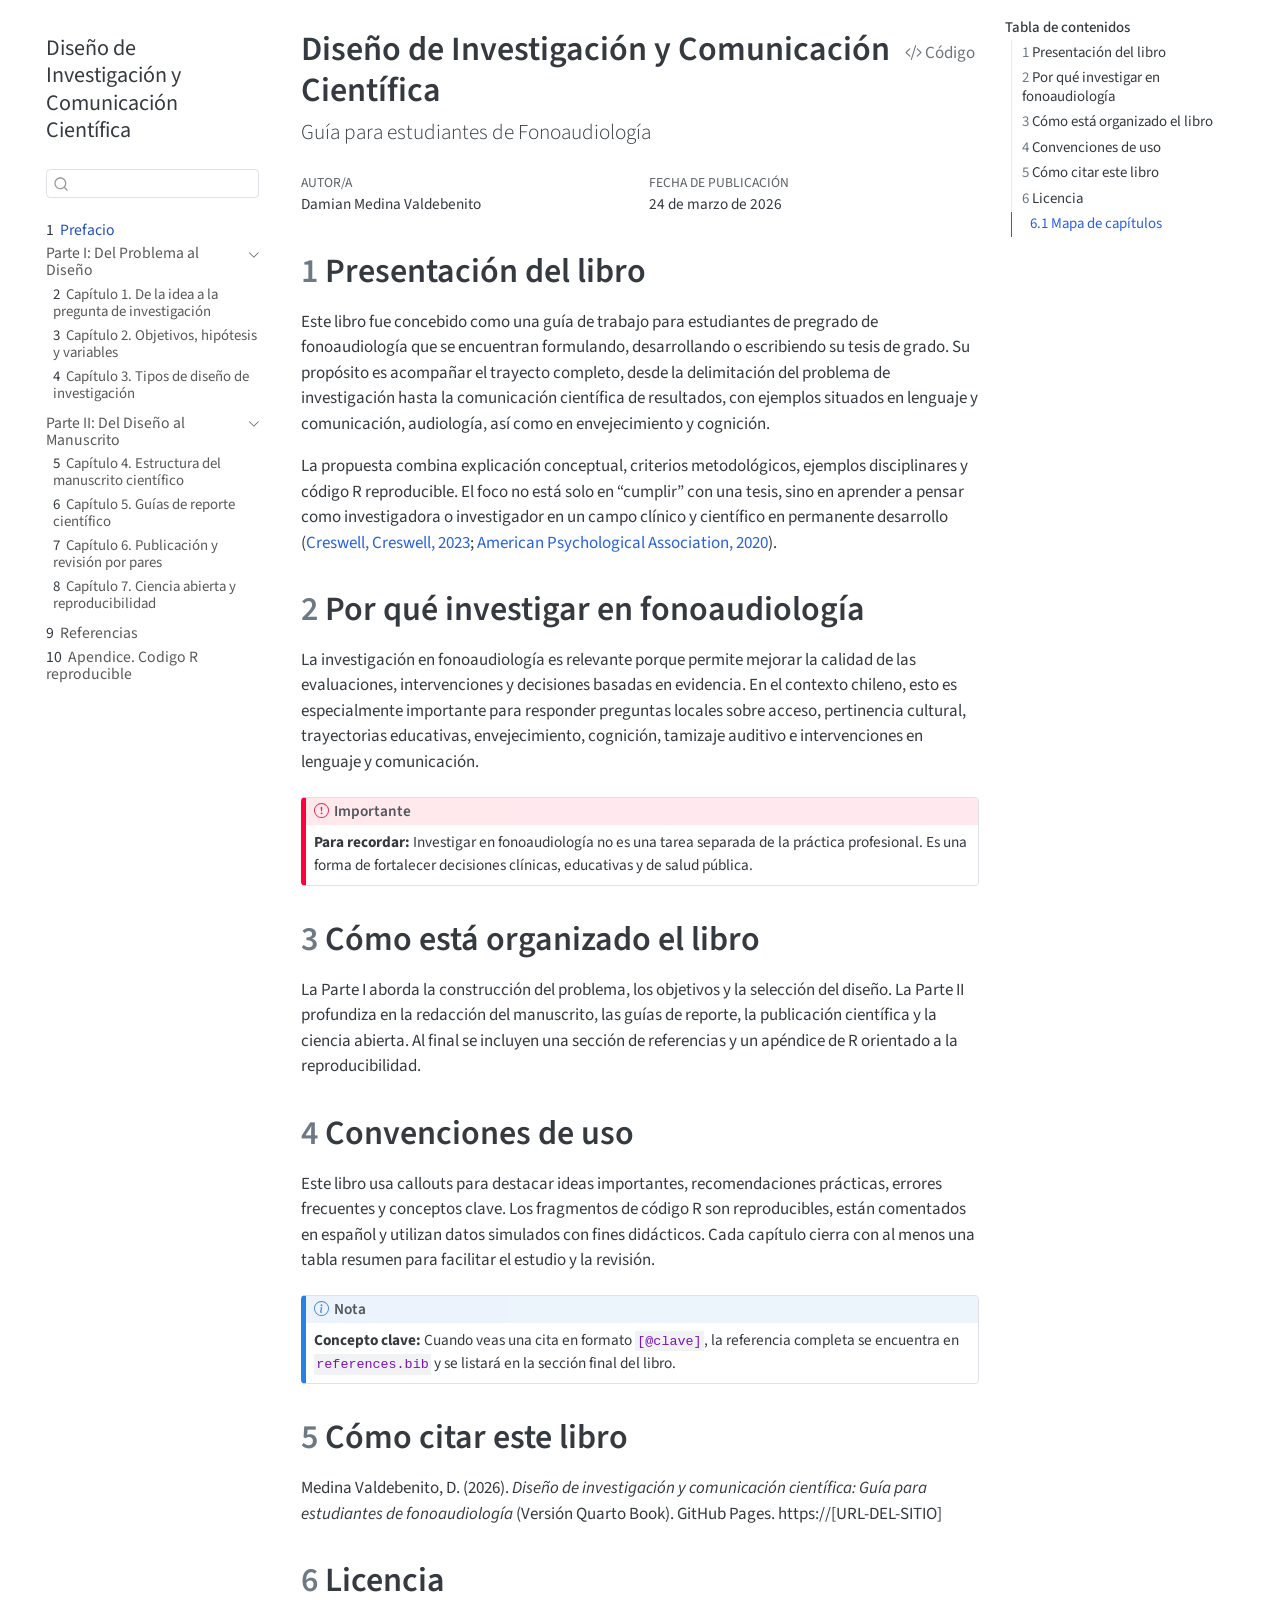
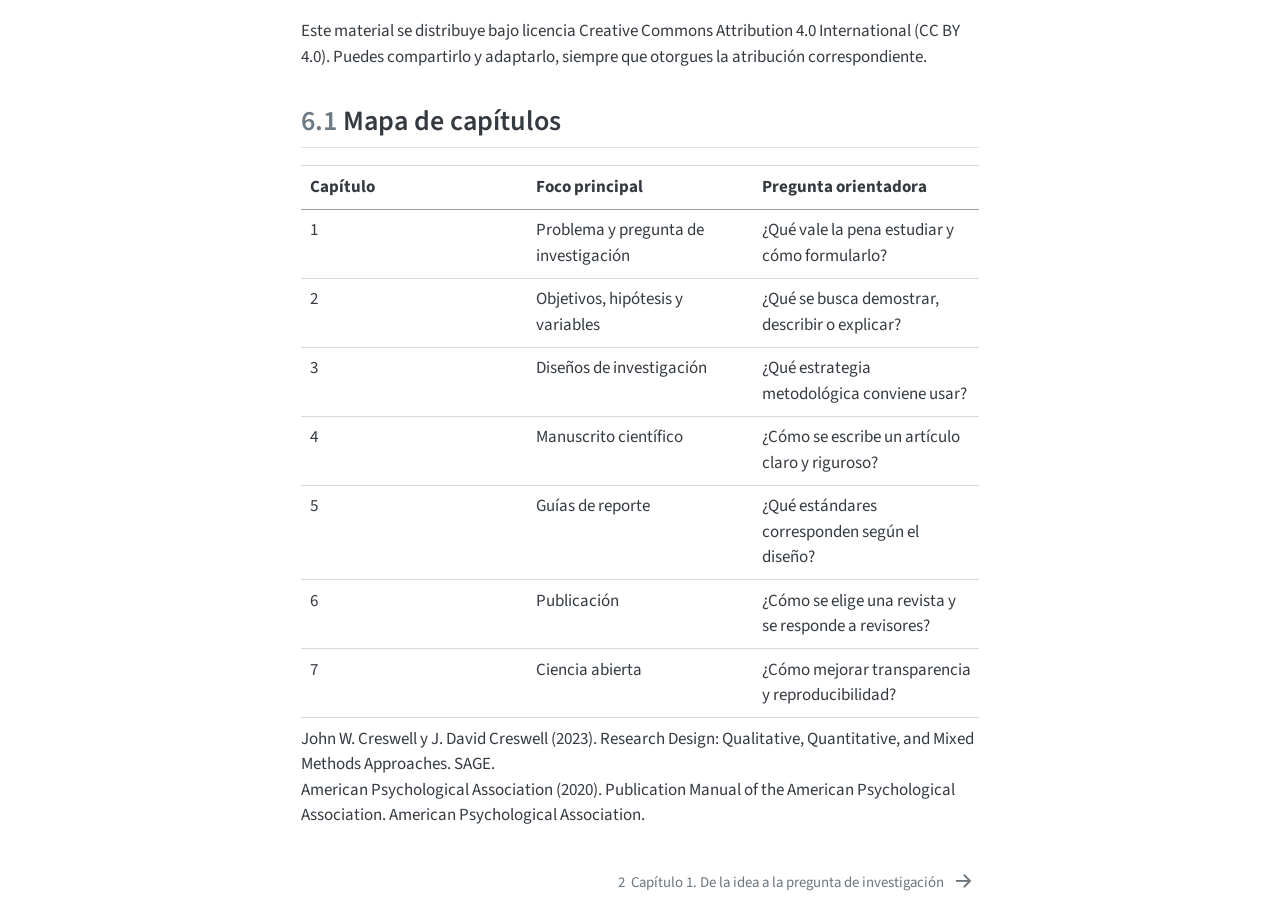
==== index.html @ 779449fa "Built site for gh-pages" ====
<!DOCTYPE html>
<html xmlns="http://www.w3.org/1999/xhtml" lang="es" xml:lang="es"><head>

<meta charset="utf-8">
<meta name="generator" content="quarto-1.8.26">

<meta name="viewport" content="width=device-width, initial-scale=1.0, user-scalable=yes">

<meta name="author" content="Damian Medina Valdebenito">

<title>Diseño de Investigación y Comunicación Científica</title>
<style>
code{white-space: pre-wrap;}
span.smallcaps{font-variant: small-caps;}
div.columns{display: flex; gap: min(4vw, 1.5em);}
div.column{flex: auto; overflow-x: auto;}
div.hanging-indent{margin-left: 1.5em; text-indent: -1.5em;}
ul.task-list{list-style: none;}
ul.task-list li input[type="checkbox"] {
  width: 0.8em;
  margin: 0 0.8em 0.2em -1em; /* quarto-specific, see https://github.com/quarto-dev/quarto-cli/issues/4556 */ 
  vertical-align: middle;
}
/* CSS for syntax highlighting */
html { -webkit-text-size-adjust: 100%; }
pre > code.sourceCode { white-space: pre; position: relative; }
pre > code.sourceCode > span { display: inline-block; line-height: 1.25; }
pre > code.sourceCode > span:empty { height: 1.2em; }
.sourceCode { overflow: visible; }
code.sourceCode > span { color: inherit; text-decoration: inherit; }
div.sourceCode { margin: 1em 0; }
pre.sourceCode { margin: 0; }
@media screen {
div.sourceCode { overflow: auto; }
}
@media print {
pre > code.sourceCode { white-space: pre-wrap; }
pre > code.sourceCode > span { text-indent: -5em; padding-left: 5em; }
}
pre.numberSource code
  { counter-reset: source-line 0; }
pre.numberSource code > span
  { position: relative; left: -4em; counter-increment: source-line; }
pre.numberSource code > span > a:first-child::before
  { content: counter(source-line);
    position: relative; left: -1em; text-align: right; vertical-align: baseline;
    border: none; display: inline-block;
    -webkit-touch-callout: none; -webkit-user-select: none;
    -khtml-user-select: none; -moz-user-select: none;
    -ms-user-select: none; user-select: none;
    padding: 0 4px; width: 4em;
  }
pre.numberSource { margin-left: 3em;  padding-left: 4px; }
div.sourceCode
  {   }
@media screen {
pre > code.sourceCode > span > a:first-child::before { text-decoration: underline; }
}
/* CSS for citations */
div.csl-bib-body { }
div.csl-entry {
  clear: both;
}
.hanging-indent div.csl-entry {
  margin-left:2em;
  text-indent:-2em;
}
div.csl-left-margin {
  min-width:2em;
  float:left;
}
div.csl-right-inline {
  margin-left:2em;
  padding-left:1em;
}
div.csl-indent {
  margin-left: 2em;
}</style>


<script src="site_libs/quarto-nav/quarto-nav.js"></script>
<script src="site_libs/quarto-nav/headroom.min.js"></script>
<script src="site_libs/clipboard/clipboard.min.js"></script>
<script src="site_libs/quarto-search/autocomplete.umd.js"></script>
<script src="site_libs/quarto-search/fuse.min.js"></script>
<script src="site_libs/quarto-search/quarto-search.js"></script>
<meta name="quarto:offset" content="./">
<link href="./01-pregunta.html" rel="next">
<script src="site_libs/quarto-html/quarto.js" type="module"></script>
<script src="site_libs/quarto-html/tabsets/tabsets.js" type="module"></script>
<script src="site_libs/quarto-html/axe/axe-check.js" type="module"></script>
<script src="site_libs/quarto-html/popper.min.js"></script>
<script src="site_libs/quarto-html/tippy.umd.min.js"></script>
<script src="site_libs/quarto-html/anchor.min.js"></script>
<link href="site_libs/quarto-html/tippy.css" rel="stylesheet">
<link href="site_libs/quarto-html/quarto-syntax-highlighting-587c61ba64f3a5504c4d52d930310e48.css" rel="stylesheet" id="quarto-text-highlighting-styles">
<script src="site_libs/bootstrap/bootstrap.min.js"></script>
<link href="site_libs/bootstrap/bootstrap-icons.css" rel="stylesheet">
<link href="site_libs/bootstrap/bootstrap-27c261d06b905028a18691de25d09dde.min.css" rel="stylesheet" append-hash="true" id="quarto-bootstrap" data-mode="light">
<script id="quarto-search-options" type="application/json">{
  "location": "sidebar",
  "copy-button": false,
  "collapse-after": 3,
  "panel-placement": "start",
  "type": "textbox",
  "limit": 50,
  "keyboard-shortcut": [
    "f",
    "/",
    "s"
  ],
  "show-item-context": false,
  "language": {
    "search-no-results-text": "No se han encontrado resultados",
    "search-matching-documents-text": "documentos encontrados",
    "search-copy-link-title": "Copiar el enlace en la búsqueda",
    "search-hide-matches-text": "Ocultar resultados adicionales",
    "search-more-match-text": "resultado adicional en este documento",
    "search-more-matches-text": "resultados adicionales en este documento",
    "search-clear-button-title": "Borrar",
    "search-text-placeholder": "",
    "search-detached-cancel-button-title": "Cancelar",
    "search-submit-button-title": "Enviar",
    "search-label": "Buscar"
  }
}</script>


</head>

<body class="nav-sidebar floating quarto-light">

<div id="quarto-search-results"></div>
  <header id="quarto-header" class="headroom fixed-top">
  <nav class="quarto-secondary-nav">
    <div class="container-fluid d-flex">
      <button type="button" class="quarto-btn-toggle btn" data-bs-toggle="collapse" role="button" data-bs-target=".quarto-sidebar-collapse-item" aria-controls="quarto-sidebar" aria-expanded="false" aria-label="Alternar barra lateral" onclick="if (window.quartoToggleHeadroom) { window.quartoToggleHeadroom(); }">
        <i class="bi bi-layout-text-sidebar-reverse"></i>
      </button>
        <nav class="quarto-page-breadcrumbs" aria-label="breadcrumb"><ol class="breadcrumb"><li class="breadcrumb-item"><a href="./index.html"><span class="chapter-number">1</span>&nbsp; <span class="chapter-title">Prefacio</span></a></li></ol></nav>
        <a class="flex-grow-1" role="navigation" data-bs-toggle="collapse" data-bs-target=".quarto-sidebar-collapse-item" aria-controls="quarto-sidebar" aria-expanded="false" aria-label="Alternar barra lateral" onclick="if (window.quartoToggleHeadroom) { window.quartoToggleHeadroom(); }">      
        </a>
      <button type="button" class="btn quarto-search-button" aria-label="Buscar" onclick="window.quartoOpenSearch();">
        <i class="bi bi-search"></i>
      </button>
    </div>
  </nav>
</header>
<!-- content -->
<div id="quarto-content" class="quarto-container page-columns page-rows-contents page-layout-article">
<!-- sidebar -->
  <nav id="quarto-sidebar" class="sidebar collapse collapse-horizontal quarto-sidebar-collapse-item sidebar-navigation floating overflow-auto">
    <div class="pt-lg-2 mt-2 text-left sidebar-header">
    <div class="sidebar-title mb-0 py-0">
      <a href="./">Diseño de Investigación y Comunicación Científica</a> 
    </div>
      </div>
        <div class="mt-2 flex-shrink-0 align-items-center">
        <div class="sidebar-search">
        <div id="quarto-search" class="" title="Buscar"></div>
        </div>
        </div>
    <div class="sidebar-menu-container"> 
    <ul class="list-unstyled mt-1">
        <li class="sidebar-item">
  <div class="sidebar-item-container"> 
  <a href="./index.html" class="sidebar-item-text sidebar-link active">
 <span class="menu-text"><span class="chapter-number">1</span>&nbsp; <span class="chapter-title">Prefacio</span></span></a>
  </div>
</li>
        <li class="sidebar-item sidebar-item-section">
      <div class="sidebar-item-container"> 
            <a class="sidebar-item-text sidebar-link text-start" data-bs-toggle="collapse" data-bs-target="#quarto-sidebar-section-1" role="navigation" aria-expanded="true">
 <span class="menu-text">Parte I: Del Problema al Diseño</span></a>
          <a class="sidebar-item-toggle text-start" data-bs-toggle="collapse" data-bs-target="#quarto-sidebar-section-1" role="navigation" aria-expanded="true" aria-label="Alternar sección">
            <i class="bi bi-chevron-right ms-2"></i>
          </a> 
      </div>
      <ul id="quarto-sidebar-section-1" class="collapse list-unstyled sidebar-section depth1 show">  
          <li class="sidebar-item">
  <div class="sidebar-item-container"> 
  <a href="./01-pregunta.html" class="sidebar-item-text sidebar-link">
 <span class="menu-text"><span class="chapter-number">2</span>&nbsp; <span class="chapter-title">Capítulo 1. De la idea a la pregunta de investigación</span></span></a>
  </div>
</li>
          <li class="sidebar-item">
  <div class="sidebar-item-container"> 
  <a href="./02-objetivos.html" class="sidebar-item-text sidebar-link">
 <span class="menu-text"><span class="chapter-number">3</span>&nbsp; <span class="chapter-title">Capítulo 2. Objetivos, hipótesis y variables</span></span></a>
  </div>
</li>
          <li class="sidebar-item">
  <div class="sidebar-item-container"> 
  <a href="./03-disenos.html" class="sidebar-item-text sidebar-link">
 <span class="menu-text"><span class="chapter-number">4</span>&nbsp; <span class="chapter-title">Capítulo 3. Tipos de diseño de investigación</span></span></a>
  </div>
</li>
      </ul>
  </li>
        <li class="sidebar-item sidebar-item-section">
      <div class="sidebar-item-container"> 
            <a class="sidebar-item-text sidebar-link text-start" data-bs-toggle="collapse" data-bs-target="#quarto-sidebar-section-2" role="navigation" aria-expanded="true">
 <span class="menu-text">Parte II: Del Diseño al Manuscrito</span></a>
          <a class="sidebar-item-toggle text-start" data-bs-toggle="collapse" data-bs-target="#quarto-sidebar-section-2" role="navigation" aria-expanded="true" aria-label="Alternar sección">
            <i class="bi bi-chevron-right ms-2"></i>
          </a> 
      </div>
      <ul id="quarto-sidebar-section-2" class="collapse list-unstyled sidebar-section depth1 show">  
          <li class="sidebar-item">
  <div class="sidebar-item-container"> 
  <a href="./04-manuscrito.html" class="sidebar-item-text sidebar-link">
 <span class="menu-text"><span class="chapter-number">5</span>&nbsp; <span class="chapter-title">Capítulo 4. Estructura del manuscrito científico</span></span></a>
  </div>
</li>
          <li class="sidebar-item">
  <div class="sidebar-item-container"> 
  <a href="./05-reporte.html" class="sidebar-item-text sidebar-link">
 <span class="menu-text"><span class="chapter-number">6</span>&nbsp; <span class="chapter-title">Capítulo 5. Guías de reporte científico</span></span></a>
  </div>
</li>
          <li class="sidebar-item">
  <div class="sidebar-item-container"> 
  <a href="./06-publicacion.html" class="sidebar-item-text sidebar-link">
 <span class="menu-text"><span class="chapter-number">7</span>&nbsp; <span class="chapter-title">Capítulo 6. Publicación y revisión por pares</span></span></a>
  </div>
</li>
          <li class="sidebar-item">
  <div class="sidebar-item-container"> 
  <a href="./07-ciencia-abierta.html" class="sidebar-item-text sidebar-link">
 <span class="menu-text"><span class="chapter-number">8</span>&nbsp; <span class="chapter-title">Capítulo 7. Ciencia abierta y reproducibilidad</span></span></a>
  </div>
</li>
      </ul>
  </li>
        <li class="sidebar-item">
  <div class="sidebar-item-container"> 
  <a href="./referencias.html" class="sidebar-item-text sidebar-link">
 <span class="menu-text"><span class="chapter-number">9</span>&nbsp; <span class="chapter-title">Referencias</span></span></a>
  </div>
</li>
        <li class="sidebar-item">
  <div class="sidebar-item-container"> 
  <a href="./apendice-r.html" class="sidebar-item-text sidebar-link">
 <span class="menu-text"><span class="chapter-number">10</span>&nbsp; <span class="chapter-title">Apendice. Codigo R reproducible</span></span></a>
  </div>
</li>
    </ul>
    </div>
</nav>
<div id="quarto-sidebar-glass" class="quarto-sidebar-collapse-item" data-bs-toggle="collapse" data-bs-target=".quarto-sidebar-collapse-item"></div>
<!-- margin-sidebar -->
    <div id="quarto-margin-sidebar" class="sidebar margin-sidebar">
        <nav id="TOC" role="doc-toc" class="toc-active">
    <h2 id="toc-title">Tabla de contenidos</h2>
   
  <ul>
  <li><a href="#presentación-del-libro" id="toc-presentación-del-libro" class="nav-link active" data-scroll-target="#presentación-del-libro"><span class="header-section-number">1</span> Presentación del libro</a></li>
  <li><a href="#por-qué-investigar-en-fonoaudiología" id="toc-por-qué-investigar-en-fonoaudiología" class="nav-link" data-scroll-target="#por-qué-investigar-en-fonoaudiología"><span class="header-section-number">2</span> Por qué investigar en fonoaudiología</a></li>
  <li><a href="#cómo-está-organizado-el-libro" id="toc-cómo-está-organizado-el-libro" class="nav-link" data-scroll-target="#cómo-está-organizado-el-libro"><span class="header-section-number">3</span> Cómo está organizado el libro</a></li>
  <li><a href="#convenciones-de-uso" id="toc-convenciones-de-uso" class="nav-link" data-scroll-target="#convenciones-de-uso"><span class="header-section-number">4</span> Convenciones de uso</a></li>
  <li><a href="#cómo-citar-este-libro" id="toc-cómo-citar-este-libro" class="nav-link" data-scroll-target="#cómo-citar-este-libro"><span class="header-section-number">5</span> Cómo citar este libro</a></li>
  <li><a href="#licencia" id="toc-licencia" class="nav-link" data-scroll-target="#licencia"><span class="header-section-number">6</span> Licencia</a>
  <ul class="collapse">
  <li><a href="#mapa-de-capítulos" id="toc-mapa-de-capítulos" class="nav-link" data-scroll-target="#mapa-de-capítulos"><span class="header-section-number">6.1</span> Mapa de capítulos</a></li>
  </ul></li>
  </ul>
</nav>
    </div>
<!-- main -->
<main class="content" id="quarto-document-content">

<header id="title-block-header" class="quarto-title-block default">
<div class="quarto-title">
<div class="quarto-title-block"><div><h1 class="title">Diseño de Investigación y Comunicación Científica</h1><button type="button" class="btn code-tools-button" id="quarto-code-tools-source"><i class="bi"></i> Código</button></div></div>
<p class="subtitle lead">Guía para estudiantes de Fonoaudiología</p>
</div>



<div class="quarto-title-meta">

    <div>
    <div class="quarto-title-meta-heading">Autor/a</div>
    <div class="quarto-title-meta-contents">
             <p>Damian Medina Valdebenito </p>
          </div>
  </div>
    
    <div>
    <div class="quarto-title-meta-heading">Fecha de publicación</div>
    <div class="quarto-title-meta-contents">
      <p class="date">24 de marzo de 2026</p>
    </div>
  </div>
  
    
  </div>
  


</header>


<section id="presentación-del-libro" class="level1" data-number="1">
<h1 data-number="1"><span class="header-section-number">1</span> Presentación del libro</h1>
<p>Este libro fue concebido como una guía de trabajo para estudiantes de pregrado de fonoaudiología que se encuentran formulando, desarrollando o escribiendo su tesis de grado. Su propósito es acompañar el trayecto completo, desde la delimitación del problema de investigación hasta la comunicación científica de resultados, con ejemplos situados en lenguaje y comunicación, audiología, así como en envejecimiento y cognición.</p>
<p>La propuesta combina explicación conceptual, criterios metodológicos, ejemplos disciplinares y código R reproducible. El foco no está solo en “cumplir” con una tesis, sino en aprender a pensar como investigadora o investigador en un campo clínico y científico en permanente desarrollo <span class="citation" data-cites="creswell2023 apa2020">(<a href="#ref-creswell2023" role="doc-biblioref">Creswell, Creswell, 2023</a>; <a href="#ref-apa2020" role="doc-biblioref">American Psychological Association, 2020</a>)</span>.</p>
</section>
<section id="por-qué-investigar-en-fonoaudiología" class="level1" data-number="2">
<h1 data-number="2"><span class="header-section-number">2</span> Por qué investigar en fonoaudiología</h1>
<p>La investigación en fonoaudiología es relevante porque permite mejorar la calidad de las evaluaciones, intervenciones y decisiones basadas en evidencia. En el contexto chileno, esto es especialmente importante para responder preguntas locales sobre acceso, pertinencia cultural, trayectorias educativas, envejecimiento, cognición, tamizaje auditivo e intervenciones en lenguaje y comunicación.</p>
<div class="callout callout-style-default callout-important callout-titled">
<div class="callout-header d-flex align-content-center">
<div class="callout-icon-container">
<i class="callout-icon"></i>
</div>
<div class="callout-title-container flex-fill">
Importante
</div>
</div>
<div class="callout-body-container callout-body">
<p><strong>Para recordar:</strong> Investigar en fonoaudiología no es una tarea separada de la práctica profesional. Es una forma de fortalecer decisiones clínicas, educativas y de salud pública.</p>
</div>
</div>
</section>
<section id="cómo-está-organizado-el-libro" class="level1" data-number="3">
<h1 data-number="3"><span class="header-section-number">3</span> Cómo está organizado el libro</h1>
<p>La Parte I aborda la construcción del problema, los objetivos y la selección del diseño. La Parte II profundiza en la redacción del manuscrito, las guías de reporte, la publicación científica y la ciencia abierta. Al final se incluyen una sección de referencias y un apéndice de R orientado a la reproducibilidad.</p>
</section>
<section id="convenciones-de-uso" class="level1" data-number="4">
<h1 data-number="4"><span class="header-section-number">4</span> Convenciones de uso</h1>
<p>Este libro usa callouts para destacar ideas importantes, recomendaciones prácticas, errores frecuentes y conceptos clave. Los fragmentos de código R son reproducibles, están comentados en español y utilizan datos simulados con fines didácticos. Cada capítulo cierra con al menos una tabla resumen para facilitar el estudio y la revisión.</p>
<div class="callout callout-style-default callout-note callout-titled">
<div class="callout-header d-flex align-content-center">
<div class="callout-icon-container">
<i class="callout-icon"></i>
</div>
<div class="callout-title-container flex-fill">
Nota
</div>
</div>
<div class="callout-body-container callout-body">
<p><strong>Concepto clave:</strong> Cuando veas una cita en formato <code>[@clave]</code>, la referencia completa se encuentra en <code>references.bib</code> y se listará en la sección final del libro.</p>
</div>
</div>
</section>
<section id="cómo-citar-este-libro" class="level1" data-number="5">
<h1 data-number="5"><span class="header-section-number">5</span> Cómo citar este libro</h1>
<p>Medina Valdebenito, D. (2026). <em>Diseño de investigación y comunicación científica: Guía para estudiantes de fonoaudiología</em> (Versión Quarto Book). GitHub Pages. https://[URL-DEL-SITIO]</p>
</section>
<section id="licencia" class="level1" data-number="6">
<h1 data-number="6"><span class="header-section-number">6</span> Licencia</h1>
<p>Este material se distribuye bajo licencia Creative Commons Attribution 4.0 International (CC BY 4.0). Puedes compartirlo y adaptarlo, siempre que otorgues la atribución correspondiente.</p>
<section id="mapa-de-capítulos" class="level2" data-number="6.1">
<h2 data-number="6.1" class="anchored" data-anchor-id="mapa-de-capítulos"><span class="header-section-number">6.1</span> Mapa de capítulos</h2>
<table class="caption-top table">
<colgroup>
<col style="width: 33%">
<col style="width: 33%">
<col style="width: 33%">
</colgroup>
<thead>
<tr class="header">
<th>Capítulo</th>
<th>Foco principal</th>
<th>Pregunta orientadora</th>
</tr>
</thead>
<tbody>
<tr class="odd">
<td>1</td>
<td>Problema y pregunta de investigación</td>
<td>¿Qué vale la pena estudiar y cómo formularlo?</td>
</tr>
<tr class="even">
<td>2</td>
<td>Objetivos, hipótesis y variables</td>
<td>¿Qué se busca demostrar, describir o explicar?</td>
</tr>
<tr class="odd">
<td>3</td>
<td>Diseños de investigación</td>
<td>¿Qué estrategia metodológica conviene usar?</td>
</tr>
<tr class="even">
<td>4</td>
<td>Manuscrito científico</td>
<td>¿Cómo se escribe un artículo claro y riguroso?</td>
</tr>
<tr class="odd">
<td>5</td>
<td>Guías de reporte</td>
<td>¿Qué estándares corresponden según el diseño?</td>
</tr>
<tr class="even">
<td>6</td>
<td>Publicación</td>
<td>¿Cómo se elige una revista y se responde a revisores?</td>
</tr>
<tr class="odd">
<td>7</td>
<td>Ciencia abierta</td>
<td>¿Cómo mejorar transparencia y reproducibilidad?</td>
</tr>
</tbody>
</table>


<!-- -->

<div id="refs" class="references csl-bib-body" role="list">
<div id="ref-creswell2023" class="csl-entry" role="listitem">
John W. Creswell y J. David Creswell (2023). Research Design: Qualitative, Quantitative, and Mixed Methods Approaches. SAGE.
</div>
<div id="ref-apa2020" class="csl-entry" role="listitem">
American Psychological Association (2020). Publication Manual of the American Psychological Association. American Psychological Association.
</div>
</div>
</section>
</section>

</main> <!-- /main -->
<script id="quarto-html-after-body" type="application/javascript">
  window.document.addEventListener("DOMContentLoaded", function (event) {
    const icon = "";
    const anchorJS = new window.AnchorJS();
    anchorJS.options = {
      placement: 'right',
      icon: icon
    };
    anchorJS.add('.anchored');
    const isCodeAnnotation = (el) => {
      for (const clz of el.classList) {
        if (clz.startsWith('code-annotation-')) {                     
          return true;
        }
      }
      return false;
    }
    const onCopySuccess = function(e) {
      // button target
      const button = e.trigger;
      // don't keep focus
      button.blur();
      // flash "checked"
      button.classList.add('code-copy-button-checked');
      var currentTitle = button.getAttribute("title");
      button.setAttribute("title", "Copiado");
      let tooltip;
      if (window.bootstrap) {
        button.setAttribute("data-bs-toggle", "tooltip");
        button.setAttribute("data-bs-placement", "left");
        button.setAttribute("data-bs-title", "Copiado");
        tooltip = new bootstrap.Tooltip(button, 
          { trigger: "manual", 
            customClass: "code-copy-button-tooltip",
            offset: [0, -8]});
        tooltip.show();    
      }
      setTimeout(function() {
        if (tooltip) {
          tooltip.hide();
          button.removeAttribute("data-bs-title");
          button.removeAttribute("data-bs-toggle");
          button.removeAttribute("data-bs-placement");
        }
        button.setAttribute("title", currentTitle);
        button.classList.remove('code-copy-button-checked');
      }, 1000);
      // clear code selection
      e.clearSelection();
    }
    const getTextToCopy = function(trigger) {
      const outerScaffold = trigger.parentElement.cloneNode(true);
      const codeEl = outerScaffold.querySelector('code');
      for (const childEl of codeEl.children) {
        if (isCodeAnnotation(childEl)) {
          childEl.remove();
        }
      }
      return codeEl.innerText;
    }
    const clipboard = new window.ClipboardJS('.code-copy-button:not([data-in-quarto-modal])', {
      text: getTextToCopy
    });
    clipboard.on('success', onCopySuccess);
    if (window.document.getElementById('quarto-embedded-source-code-modal')) {
      const clipboardModal = new window.ClipboardJS('.code-copy-button[data-in-quarto-modal]', {
        text: getTextToCopy,
        container: window.document.getElementById('quarto-embedded-source-code-modal')
      });
      clipboardModal.on('success', onCopySuccess);
    }
    const viewSource = window.document.getElementById('quarto-view-source') ||
                       window.document.getElementById('quarto-code-tools-source');
    if (viewSource) {
      const sourceUrl = viewSource.getAttribute("data-quarto-source-url");
      viewSource.addEventListener("click", function(e) {
        if (sourceUrl) {
          // rstudio viewer pane
          if (/\bcapabilities=\b/.test(window.location)) {
            window.open(sourceUrl);
          } else {
            window.location.href = sourceUrl;
          }
        } else {
          const modal = new bootstrap.Modal(document.getElementById('quarto-embedded-source-code-modal'));
          modal.show();
        }
        return false;
      });
    }
    function toggleCodeHandler(show) {
      return function(e) {
        const detailsSrc = window.document.querySelectorAll(".cell > details > .sourceCode");
        for (let i=0; i<detailsSrc.length; i++) {
          const details = detailsSrc[i].parentElement;
          if (show) {
            details.open = true;
          } else {
            details.removeAttribute("open");
          }
        }
        const cellCodeDivs = window.document.querySelectorAll(".cell > .sourceCode");
        const fromCls = show ? "hidden" : "unhidden";
        const toCls = show ? "unhidden" : "hidden";
        for (let i=0; i<cellCodeDivs.length; i++) {
          const codeDiv = cellCodeDivs[i];
          if (codeDiv.classList.contains(fromCls)) {
            codeDiv.classList.remove(fromCls);
            codeDiv.classList.add(toCls);
          } 
        }
        return false;
      }
    }
    const hideAllCode = window.document.getElementById("quarto-hide-all-code");
    if (hideAllCode) {
      hideAllCode.addEventListener("click", toggleCodeHandler(false));
    }
    const showAllCode = window.document.getElementById("quarto-show-all-code");
    if (showAllCode) {
      showAllCode.addEventListener("click", toggleCodeHandler(true));
    }
      var localhostRegex = new RegExp(/^(?:http|https):\/\/localhost\:?[0-9]*\//);
      var mailtoRegex = new RegExp(/^mailto:/);
        var filterRegex = new RegExp('/' + window.location.host + '/');
      var isInternal = (href) => {
          return filterRegex.test(href) || localhostRegex.test(href) || mailtoRegex.test(href);
      }
      // Inspect non-navigation links and adorn them if external
     var links = window.document.querySelectorAll('a[href]:not(.nav-link):not(.navbar-brand):not(.toc-action):not(.sidebar-link):not(.sidebar-item-toggle):not(.pagination-link):not(.no-external):not([aria-hidden]):not(.dropdown-item):not(.quarto-navigation-tool):not(.about-link)');
      for (var i=0; i<links.length; i++) {
        const link = links[i];
        if (!isInternal(link.href)) {
          // undo the damage that might have been done by quarto-nav.js in the case of
          // links that we want to consider external
          if (link.dataset.originalHref !== undefined) {
            link.href = link.dataset.originalHref;
          }
        }
      }
    function tippyHover(el, contentFn, onTriggerFn, onUntriggerFn) {
      const config = {
        allowHTML: true,
        maxWidth: 500,
        delay: 100,
        arrow: false,
        appendTo: function(el) {
            return el.parentElement;
        },
        interactive: true,
        interactiveBorder: 10,
        theme: 'quarto',
        placement: 'bottom-start',
      };
      if (contentFn) {
        config.content = contentFn;
      }
      if (onTriggerFn) {
        config.onTrigger = onTriggerFn;
      }
      if (onUntriggerFn) {
        config.onUntrigger = onUntriggerFn;
      }
      window.tippy(el, config); 
    }
    const noterefs = window.document.querySelectorAll('a[role="doc-noteref"]');
    for (var i=0; i<noterefs.length; i++) {
      const ref = noterefs[i];
      tippyHover(ref, function() {
        // use id or data attribute instead here
        let href = ref.getAttribute('data-footnote-href') || ref.getAttribute('href');
        try { href = new URL(href).hash; } catch {}
        const id = href.replace(/^#\/?/, "");
        const note = window.document.getElementById(id);
        if (note) {
          return note.innerHTML;
        } else {
          return "";
        }
      });
    }
    const xrefs = window.document.querySelectorAll('a.quarto-xref');
    const processXRef = (id, note) => {
      // Strip column container classes
      const stripColumnClz = (el) => {
        el.classList.remove("page-full", "page-columns");
        if (el.children) {
          for (const child of el.children) {
            stripColumnClz(child);
          }
        }
      }
      stripColumnClz(note)
      if (id === null || id.startsWith('sec-')) {
        // Special case sections, only their first couple elements
        const container = document.createElement("div");
        if (note.children && note.children.length > 2) {
          container.appendChild(note.children[0].cloneNode(true));
          for (let i = 1; i < note.children.length; i++) {
            const child = note.children[i];
            if (child.tagName === "P" && child.innerText === "") {
              continue;
            } else {
              container.appendChild(child.cloneNode(true));
              break;
            }
          }
          if (window.Quarto?.typesetMath) {
            window.Quarto.typesetMath(container);
          }
          return container.innerHTML
        } else {
          if (window.Quarto?.typesetMath) {
            window.Quarto.typesetMath(note);
          }
          return note.innerHTML;
        }
      } else {
        // Remove any anchor links if they are present
        const anchorLink = note.querySelector('a.anchorjs-link');
        if (anchorLink) {
          anchorLink.remove();
        }
        if (window.Quarto?.typesetMath) {
          window.Quarto.typesetMath(note);
        }
        if (note.classList.contains("callout")) {
          return note.outerHTML;
        } else {
          return note.innerHTML;
        }
      }
    }
    for (var i=0; i<xrefs.length; i++) {
      const xref = xrefs[i];
      tippyHover(xref, undefined, function(instance) {
        instance.disable();
        let url = xref.getAttribute('href');
        let hash = undefined; 
        if (url.startsWith('#')) {
          hash = url;
        } else {
          try { hash = new URL(url).hash; } catch {}
        }
        if (hash) {
          const id = hash.replace(/^#\/?/, "");
          const note = window.document.getElementById(id);
          if (note !== null) {
            try {
              const html = processXRef(id, note.cloneNode(true));
              instance.setContent(html);
            } finally {
              instance.enable();
              instance.show();
            }
          } else {
            // See if we can fetch this
            fetch(url.split('#')[0])
            .then(res => res.text())
            .then(html => {
              const parser = new DOMParser();
              const htmlDoc = parser.parseFromString(html, "text/html");
              const note = htmlDoc.getElementById(id);
              if (note !== null) {
                const html = processXRef(id, note);
                instance.setContent(html);
              } 
            }).finally(() => {
              instance.enable();
              instance.show();
            });
          }
        } else {
          // See if we can fetch a full url (with no hash to target)
          // This is a special case and we should probably do some content thinning / targeting
          fetch(url)
          .then(res => res.text())
          .then(html => {
            const parser = new DOMParser();
            const htmlDoc = parser.parseFromString(html, "text/html");
            const note = htmlDoc.querySelector('main.content');
            if (note !== null) {
              // This should only happen for chapter cross references
              // (since there is no id in the URL)
              // remove the first header
              if (note.children.length > 0 && note.children[0].tagName === "HEADER") {
                note.children[0].remove();
              }
              const html = processXRef(null, note);
              instance.setContent(html);
            } 
          }).finally(() => {
            instance.enable();
            instance.show();
          });
        }
      }, function(instance) {
      });
    }
        let selectedAnnoteEl;
        const selectorForAnnotation = ( cell, annotation) => {
          let cellAttr = 'data-code-cell="' + cell + '"';
          let lineAttr = 'data-code-annotation="' +  annotation + '"';
          const selector = 'span[' + cellAttr + '][' + lineAttr + ']';
          return selector;
        }
        const selectCodeLines = (annoteEl) => {
          const doc = window.document;
          const targetCell = annoteEl.getAttribute("data-target-cell");
          const targetAnnotation = annoteEl.getAttribute("data-target-annotation");
          const annoteSpan = window.document.querySelector(selectorForAnnotation(targetCell, targetAnnotation));
          const lines = annoteSpan.getAttribute("data-code-lines").split(",");
          const lineIds = lines.map((line) => {
            return targetCell + "-" + line;
          })
          let top = null;
          let height = null;
          let parent = null;
          if (lineIds.length > 0) {
              //compute the position of the single el (top and bottom and make a div)
              const el = window.document.getElementById(lineIds[0]);
              top = el.offsetTop;
              height = el.offsetHeight;
              parent = el.parentElement.parentElement;
            if (lineIds.length > 1) {
              const lastEl = window.document.getElementById(lineIds[lineIds.length - 1]);
              const bottom = lastEl.offsetTop + lastEl.offsetHeight;
              height = bottom - top;
            }
            if (top !== null && height !== null && parent !== null) {
              // cook up a div (if necessary) and position it 
              let div = window.document.getElementById("code-annotation-line-highlight");
              if (div === null) {
                div = window.document.createElement("div");
                div.setAttribute("id", "code-annotation-line-highlight");
                div.style.position = 'absolute';
                parent.appendChild(div);
              }
              div.style.top = top - 2 + "px";
              div.style.height = height + 4 + "px";
              div.style.left = 0;
              let gutterDiv = window.document.getElementById("code-annotation-line-highlight-gutter");
              if (gutterDiv === null) {
                gutterDiv = window.document.createElement("div");
                gutterDiv.setAttribute("id", "code-annotation-line-highlight-gutter");
                gutterDiv.style.position = 'absolute';
                const codeCell = window.document.getElementById(targetCell);
                const gutter = codeCell.querySelector('.code-annotation-gutter');
                gutter.appendChild(gutterDiv);
              }
              gutterDiv.style.top = top - 2 + "px";
              gutterDiv.style.height = height + 4 + "px";
            }
            selectedAnnoteEl = annoteEl;
          }
        };
        const unselectCodeLines = () => {
          const elementsIds = ["code-annotation-line-highlight", "code-annotation-line-highlight-gutter"];
          elementsIds.forEach((elId) => {
            const div = window.document.getElementById(elId);
            if (div) {
              div.remove();
            }
          });
          selectedAnnoteEl = undefined;
        };
          // Handle positioning of the toggle
      window.addEventListener(
        "resize",
        throttle(() => {
          elRect = undefined;
          if (selectedAnnoteEl) {
            selectCodeLines(selectedAnnoteEl);
          }
        }, 10)
      );
      function throttle(fn, ms) {
      let throttle = false;
      let timer;
        return (...args) => {
          if(!throttle) { // first call gets through
              fn.apply(this, args);
              throttle = true;
          } else { // all the others get throttled
              if(timer) clearTimeout(timer); // cancel #2
              timer = setTimeout(() => {
                fn.apply(this, args);
                timer = throttle = false;
              }, ms);
          }
        };
      }
        // Attach click handler to the DT
        const annoteDls = window.document.querySelectorAll('dt[data-target-cell]');
        for (const annoteDlNode of annoteDls) {
          annoteDlNode.addEventListener('click', (event) => {
            const clickedEl = event.target;
            if (clickedEl !== selectedAnnoteEl) {
              unselectCodeLines();
              const activeEl = window.document.querySelector('dt[data-target-cell].code-annotation-active');
              if (activeEl) {
                activeEl.classList.remove('code-annotation-active');
              }
              selectCodeLines(clickedEl);
              clickedEl.classList.add('code-annotation-active');
            } else {
              // Unselect the line
              unselectCodeLines();
              clickedEl.classList.remove('code-annotation-active');
            }
          });
        }
    const findCites = (el) => {
      const parentEl = el.parentElement;
      if (parentEl) {
        const cites = parentEl.dataset.cites;
        if (cites) {
          return {
            el,
            cites: cites.split(' ')
          };
        } else {
          return findCites(el.parentElement)
        }
      } else {
        return undefined;
      }
    };
    var bibliorefs = window.document.querySelectorAll('a[role="doc-biblioref"]');
    for (var i=0; i<bibliorefs.length; i++) {
      const ref = bibliorefs[i];
      const citeInfo = findCites(ref);
      if (citeInfo) {
        tippyHover(citeInfo.el, function() {
          var popup = window.document.createElement('div');
          citeInfo.cites.forEach(function(cite) {
            var citeDiv = window.document.createElement('div');
            citeDiv.classList.add('hanging-indent');
            citeDiv.classList.add('csl-entry');
            var biblioDiv = window.document.getElementById('ref-' + cite);
            if (biblioDiv) {
              citeDiv.innerHTML = biblioDiv.innerHTML;
            }
            popup.appendChild(citeDiv);
          });
          return popup.innerHTML;
        });
      }
    }
  });
  </script>
<nav class="page-navigation">
  <div class="nav-page nav-page-previous">
  </div>
  <div class="nav-page nav-page-next">
      <a href="./01-pregunta.html" class="pagination-link" aria-label="Capítulo 1. De la idea a la pregunta de investigación">
        <span class="nav-page-text"><span class="chapter-number">2</span>&nbsp; <span class="chapter-title">Capítulo 1. De la idea a la pregunta de investigación</span></span> <i class="bi bi-arrow-right-short"></i>
      </a>
  </div>
</nav><div class="modal fade" id="quarto-embedded-source-code-modal" tabindex="-1" aria-labelledby="quarto-embedded-source-code-modal-label" aria-hidden="true"><div class="modal-dialog modal-dialog-scrollable"><div class="modal-content"><div class="modal-header"><h5 class="modal-title" id="quarto-embedded-source-code-modal-label">Ejecutar el código</h5><button class="btn-close" data-bs-dismiss="modal"></button></div><div class="modal-body"><div class="">
<div class="code-copy-outer-scaffold"><div class="sourceCode" id="cb1" data-shortcodes="false"><pre class="sourceCode markdown code-with-copy"><code class="sourceCode markdown"><span id="cb1-1"><a href="#cb1-1" aria-hidden="true" tabindex="-1"></a><span class="co">---</span></span>
<span id="cb1-2"><a href="#cb1-2" aria-hidden="true" tabindex="-1"></a><span class="an">title:</span><span class="co"> "Prefacio"</span></span>
<span id="cb1-3"><a href="#cb1-3" aria-hidden="true" tabindex="-1"></a><span class="co">---</span></span>
<span id="cb1-4"><a href="#cb1-4" aria-hidden="true" tabindex="-1"></a></span>
<span id="cb1-5"><a href="#cb1-5" aria-hidden="true" tabindex="-1"></a><span class="fu"># Presentación del libro</span></span>
<span id="cb1-6"><a href="#cb1-6" aria-hidden="true" tabindex="-1"></a></span>
<span id="cb1-7"><a href="#cb1-7" aria-hidden="true" tabindex="-1"></a>Este libro fue concebido como una guía de trabajo para estudiantes de pregrado de fonoaudiología que se encuentran formulando, desarrollando o escribiendo su tesis de grado. Su propósito es acompañar el trayecto completo, desde la delimitación del problema de investigación hasta la comunicación científica de resultados, con ejemplos situados en lenguaje y comunicación, audiología, así como en envejecimiento y cognición.</span>
<span id="cb1-8"><a href="#cb1-8" aria-hidden="true" tabindex="-1"></a></span>
<span id="cb1-9"><a href="#cb1-9" aria-hidden="true" tabindex="-1"></a>La propuesta combina explicación conceptual, criterios metodológicos, ejemplos disciplinares y código R reproducible. El foco no está solo en "cumplir" con una tesis, sino en aprender a pensar como investigadora o investigador en un campo clínico y científico en permanente desarrollo <span class="co">[</span><span class="ot">@creswell2023; @apa2020</span><span class="co">]</span>.</span>
<span id="cb1-10"><a href="#cb1-10" aria-hidden="true" tabindex="-1"></a></span>
<span id="cb1-11"><a href="#cb1-11" aria-hidden="true" tabindex="-1"></a><span class="fu"># Por qué investigar en fonoaudiología</span></span>
<span id="cb1-12"><a href="#cb1-12" aria-hidden="true" tabindex="-1"></a></span>
<span id="cb1-13"><a href="#cb1-13" aria-hidden="true" tabindex="-1"></a>La investigación en fonoaudiología es relevante porque permite mejorar la calidad de las evaluaciones, intervenciones y decisiones basadas en evidencia. En el contexto chileno, esto es especialmente importante para responder preguntas locales sobre acceso, pertinencia cultural, trayectorias educativas, envejecimiento, cognición, tamizaje auditivo e intervenciones en lenguaje y comunicación.</span>
<span id="cb1-14"><a href="#cb1-14" aria-hidden="true" tabindex="-1"></a></span>
<span id="cb1-15"><a href="#cb1-15" aria-hidden="true" tabindex="-1"></a>::: {.callout-important}</span>
<span id="cb1-16"><a href="#cb1-16" aria-hidden="true" tabindex="-1"></a>**Para recordar:** Investigar en fonoaudiología no es una tarea separada de la práctica profesional. Es una forma de fortalecer decisiones clínicas, educativas y de salud pública.</span>
<span id="cb1-17"><a href="#cb1-17" aria-hidden="true" tabindex="-1"></a>:::</span>
<span id="cb1-18"><a href="#cb1-18" aria-hidden="true" tabindex="-1"></a></span>
<span id="cb1-19"><a href="#cb1-19" aria-hidden="true" tabindex="-1"></a><span class="fu"># Cómo está organizado el libro</span></span>
<span id="cb1-20"><a href="#cb1-20" aria-hidden="true" tabindex="-1"></a></span>
<span id="cb1-21"><a href="#cb1-21" aria-hidden="true" tabindex="-1"></a>La Parte I aborda la construcción del problema, los objetivos y la selección del diseño. La Parte II profundiza en la redacción del manuscrito, las guías de reporte, la publicación científica y la ciencia abierta. Al final se incluyen una sección de referencias y un apéndice de R orientado a la reproducibilidad.</span>
<span id="cb1-22"><a href="#cb1-22" aria-hidden="true" tabindex="-1"></a></span>
<span id="cb1-23"><a href="#cb1-23" aria-hidden="true" tabindex="-1"></a><span class="fu"># Convenciones de uso</span></span>
<span id="cb1-24"><a href="#cb1-24" aria-hidden="true" tabindex="-1"></a></span>
<span id="cb1-25"><a href="#cb1-25" aria-hidden="true" tabindex="-1"></a>Este libro usa callouts para destacar ideas importantes, recomendaciones prácticas, errores frecuentes y conceptos clave. Los fragmentos de código R son reproducibles, están comentados en español y utilizan datos simulados con fines didácticos. Cada capítulo cierra con al menos una tabla resumen para facilitar el estudio y la revisión.</span>
<span id="cb1-26"><a href="#cb1-26" aria-hidden="true" tabindex="-1"></a></span>
<span id="cb1-27"><a href="#cb1-27" aria-hidden="true" tabindex="-1"></a>::: {.callout-note}</span>
<span id="cb1-28"><a href="#cb1-28" aria-hidden="true" tabindex="-1"></a>**Concepto clave:** Cuando veas una cita en formato <span class="in">`[@clave]`</span>, la referencia completa se encuentra en <span class="in">`references.bib`</span> y se listará en la sección final del libro.</span>
<span id="cb1-29"><a href="#cb1-29" aria-hidden="true" tabindex="-1"></a>:::</span>
<span id="cb1-30"><a href="#cb1-30" aria-hidden="true" tabindex="-1"></a></span>
<span id="cb1-31"><a href="#cb1-31" aria-hidden="true" tabindex="-1"></a><span class="fu"># Cómo citar este libro</span></span>
<span id="cb1-32"><a href="#cb1-32" aria-hidden="true" tabindex="-1"></a></span>
<span id="cb1-33"><a href="#cb1-33" aria-hidden="true" tabindex="-1"></a>Medina Valdebenito, D. (2026). *Diseño de investigación y comunicación científica: Guía para estudiantes de fonoaudiología* (Versión Quarto Book). GitHub Pages. https://[URL-DEL-SITIO]</span>
<span id="cb1-34"><a href="#cb1-34" aria-hidden="true" tabindex="-1"></a></span>
<span id="cb1-35"><a href="#cb1-35" aria-hidden="true" tabindex="-1"></a><span class="fu"># Licencia</span></span>
<span id="cb1-36"><a href="#cb1-36" aria-hidden="true" tabindex="-1"></a></span>
<span id="cb1-37"><a href="#cb1-37" aria-hidden="true" tabindex="-1"></a>Este material se distribuye bajo licencia Creative Commons Attribution 4.0 International (CC BY 4.0). Puedes compartirlo y adaptarlo, siempre que otorgues la atribución correspondiente.</span>
<span id="cb1-38"><a href="#cb1-38" aria-hidden="true" tabindex="-1"></a></span>
<span id="cb1-39"><a href="#cb1-39" aria-hidden="true" tabindex="-1"></a><span class="fu">## Mapa de capítulos</span></span>
<span id="cb1-40"><a href="#cb1-40" aria-hidden="true" tabindex="-1"></a></span>
<span id="cb1-41"><a href="#cb1-41" aria-hidden="true" tabindex="-1"></a><span class="pp">|</span> Capítulo <span class="pp">|</span> Foco principal <span class="pp">|</span> Pregunta orientadora <span class="pp">|</span></span>
<span id="cb1-42"><a href="#cb1-42" aria-hidden="true" tabindex="-1"></a><span class="pp">|---|---|---|</span></span>
<span id="cb1-43"><a href="#cb1-43" aria-hidden="true" tabindex="-1"></a><span class="pp">|</span> 1 <span class="pp">|</span> Problema y pregunta de investigación <span class="pp">|</span> ¿Qué vale la pena estudiar y cómo formularlo? <span class="pp">|</span></span>
<span id="cb1-44"><a href="#cb1-44" aria-hidden="true" tabindex="-1"></a><span class="pp">|</span> 2 <span class="pp">|</span> Objetivos, hipótesis y variables <span class="pp">|</span> ¿Qué se busca demostrar, describir o explicar? <span class="pp">|</span></span>
<span id="cb1-45"><a href="#cb1-45" aria-hidden="true" tabindex="-1"></a><span class="pp">|</span> 3 <span class="pp">|</span> Diseños de investigación <span class="pp">|</span> ¿Qué estrategia metodológica conviene usar? <span class="pp">|</span></span>
<span id="cb1-46"><a href="#cb1-46" aria-hidden="true" tabindex="-1"></a><span class="pp">|</span> 4 <span class="pp">|</span> Manuscrito científico <span class="pp">|</span> ¿Cómo se escribe un artículo claro y riguroso? <span class="pp">|</span></span>
<span id="cb1-47"><a href="#cb1-47" aria-hidden="true" tabindex="-1"></a><span class="pp">|</span> 5 <span class="pp">|</span> Guías de reporte <span class="pp">|</span> ¿Qué estándares corresponden según el diseño? <span class="pp">|</span></span>
<span id="cb1-48"><a href="#cb1-48" aria-hidden="true" tabindex="-1"></a><span class="pp">|</span> 6 <span class="pp">|</span> Publicación <span class="pp">|</span> ¿Cómo se elige una revista y se responde a revisores? <span class="pp">|</span></span>
<span id="cb1-49"><a href="#cb1-49" aria-hidden="true" tabindex="-1"></a><span class="pp">|</span> 7 <span class="pp">|</span> Ciencia abierta <span class="pp">|</span> ¿Cómo mejorar transparencia y reproducibilidad? <span class="pp">|</span></span></code></pre></div><button title="Copiar al portapapeles" class="code-copy-button" data-in-quarto-modal=""><i class="bi"></i></button></div>
</div></div></div></div></div>
</div> <!-- /content -->




</body></html>
---- site_libs/quarto-html/tippy.css ----
.tippy-box[data-animation=fade][data-state=hidden]{opacity:0}[data-tippy-root]{max-width:calc(100vw - 10px)}.tippy-box{position:relative;background-color:#333;color:#fff;border-radius:4px;font-size:14px;line-height:1.4;white-space:normal;outline:0;transition-property:transform,visibility,opacity}.tippy-box[data-placement^=top]>.tippy-arrow{bottom:0}.tippy-box[data-placement^=top]>.tippy-arrow:before{bottom:-7px;left:0;border-width:8px 8px 0;border-top-color:initial;transform-origin:center top}.tippy-box[data-placement^=bottom]>.tippy-arrow{top:0}.tippy-box[data-placement^=bottom]>.tippy-arrow:before{top:-7px;left:0;border-width:0 8px 8px;border-bottom-color:initial;transform-origin:center bottom}.tippy-box[data-placement^=left]>.tippy-arrow{right:0}.tippy-box[data-placement^=left]>.tippy-arrow:before{border-width:8px 0 8px 8px;border-left-color:initial;right:-7px;transform-origin:center left}.tippy-box[data-placement^=right]>.tippy-arrow{left:0}.tippy-box[data-placement^=right]>.tippy-arrow:before{left:-7px;border-width:8px 8px 8px 0;border-right-color:initial;transform-origin:center right}.tippy-box[data-inertia][data-state=visible]{transition-timing-function:cubic-bezier(.54,1.5,.38,1.11)}.tippy-arrow{width:16px;height:16px;color:#333}.tippy-arrow:before{content:"";position:absolute;border-color:transparent;border-style:solid}.tippy-content{position:relative;padding:5px 9px;z-index:1}
---- site_libs/quarto-html/quarto-syntax-highlighting-587c61ba64f3a5504c4d52d930310e48.css ----
/* quarto syntax highlight colors */
:root {
  --quarto-hl-ot-color: #003B4F;
  --quarto-hl-at-color: #657422;
  --quarto-hl-ss-color: #20794D;
  --quarto-hl-an-color: #5E5E5E;
  --quarto-hl-fu-color: #4758AB;
  --quarto-hl-st-color: #20794D;
  --quarto-hl-cf-color: #003B4F;
  --quarto-hl-op-color: #5E5E5E;
  --quarto-hl-er-color: #AD0000;
  --quarto-hl-bn-color: #AD0000;
  --quarto-hl-al-color: #AD0000;
  --quarto-hl-va-color: #111111;
  --quarto-hl-bu-color: inherit;
  --quarto-hl-ex-color: inherit;
  --quarto-hl-pp-color: #AD0000;
  --quarto-hl-in-color: #5E5E5E;
  --quarto-hl-vs-color: #20794D;
  --quarto-hl-wa-color: #5E5E5E;
  --quarto-hl-do-color: #5E5E5E;
  --quarto-hl-im-color: #00769E;
  --quarto-hl-ch-color: #20794D;
  --quarto-hl-dt-color: #AD0000;
  --quarto-hl-fl-color: #AD0000;
  --quarto-hl-co-color: #5E5E5E;
  --quarto-hl-cv-color: #5E5E5E;
  --quarto-hl-cn-color: #8f5902;
  --quarto-hl-sc-color: #5E5E5E;
  --quarto-hl-dv-color: #AD0000;
  --quarto-hl-kw-color: #003B4F;
}

/* other quarto variables */
:root {
  --quarto-font-monospace: SFMono-Regular, Menlo, Monaco, Consolas, "Liberation Mono", "Courier New", monospace;
}

/* syntax highlight based on Pandoc's rules */
pre > code.sourceCode > span {
  color: #003B4F;
}

code.sourceCode > span {
  color: #003B4F;
}

div.sourceCode,
div.sourceCode pre.sourceCode {
  color: #003B4F;
}

/* Normal */
code span {
  color: #003B4F;
}

/* Alert */
code span.al {
  color: #AD0000;
  font-style: inherit;
}

/* Annotation */
code span.an {
  color: #5E5E5E;
  font-style: inherit;
}

/* Attribute */
code span.at {
  color: #657422;
  font-style: inherit;
}

/* BaseN */
code span.bn {
  color: #AD0000;
  font-style: inherit;
}

/* BuiltIn */
code span.bu {
  font-style: inherit;
}

/* ControlFlow */
code span.cf {
  color: #003B4F;
  font-weight: bold;
  font-style: inherit;
}

/* Char */
code span.ch {
  color: #20794D;
  font-style: inherit;
}

/* Constant */
code span.cn {
  color: #8f5902;
  font-style: inherit;
}

/* Comment */
code span.co {
  color: #5E5E5E;
  font-style: inherit;
}

/* CommentVar */
code span.cv {
  color: #5E5E5E;
  font-style: italic;
}

/* Documentation */
code span.do {
  color: #5E5E5E;
  font-style: italic;
}

/* DataType */
code span.dt {
  color: #AD0000;
  font-style: inherit;
}

/* DecVal */
code span.dv {
  color: #AD0000;
  font-style: inherit;
}

/* Error */
code span.er {
  color: #AD0000;
  font-style: inherit;
}

/* Extension */
code span.ex {
  font-style: inherit;
}

/* Float */
code span.fl {
  color: #AD0000;
  font-style: inherit;
}

/* Function */
code span.fu {
  color: #4758AB;
  font-style: inherit;
}

/* Import */
code span.im {
  color: #00769E;
  font-style: inherit;
}

/* Information */
code span.in {
  color: #5E5E5E;
  font-style: inherit;
}

/* Keyword */
code span.kw {
  color: #003B4F;
  font-weight: bold;
  font-style: inherit;
}

/* Operator */
code span.op {
  color: #5E5E5E;
  font-style: inherit;
}

/* Other */
code span.ot {
  color: #003B4F;
  font-style: inherit;
}

/* Preprocessor */
code span.pp {
  color: #AD0000;
  font-style: inherit;
}

/* SpecialChar */
code span.sc {
  color: #5E5E5E;
  font-style: inherit;
}

/* SpecialString */
code span.ss {
  color: #20794D;
  font-style: inherit;
}

/* String */
code span.st {
  color: #20794D;
  font-style: inherit;
}

/* Variable */
code span.va {
  color: #111111;
  font-style: inherit;
}

/* VerbatimString */
code span.vs {
  color: #20794D;
  font-style: inherit;
}

/* Warning */
code span.wa {
  color: #5E5E5E;
  font-style: italic;
}

.prevent-inlining {
  content: "</";
}

/*# sourceMappingURL=2dce1cc6c82594539e1579de68416b47.css.map */
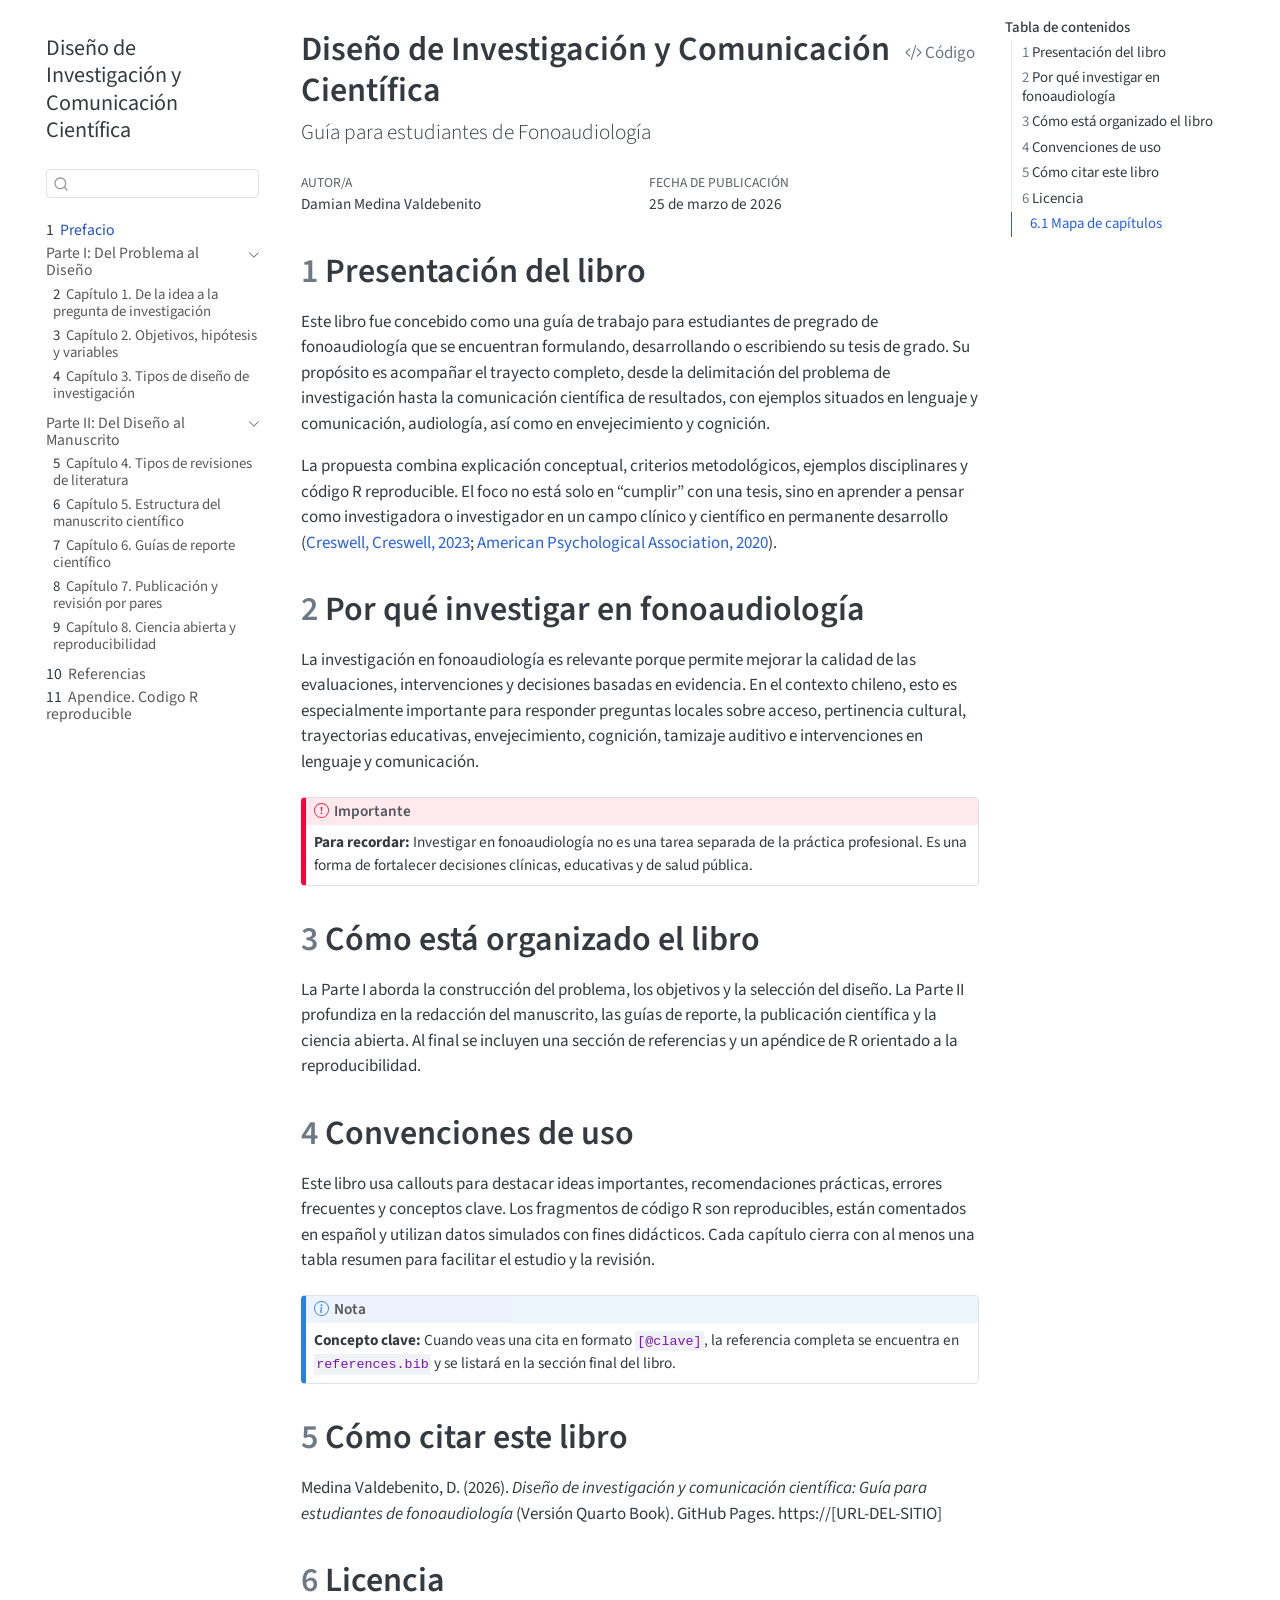
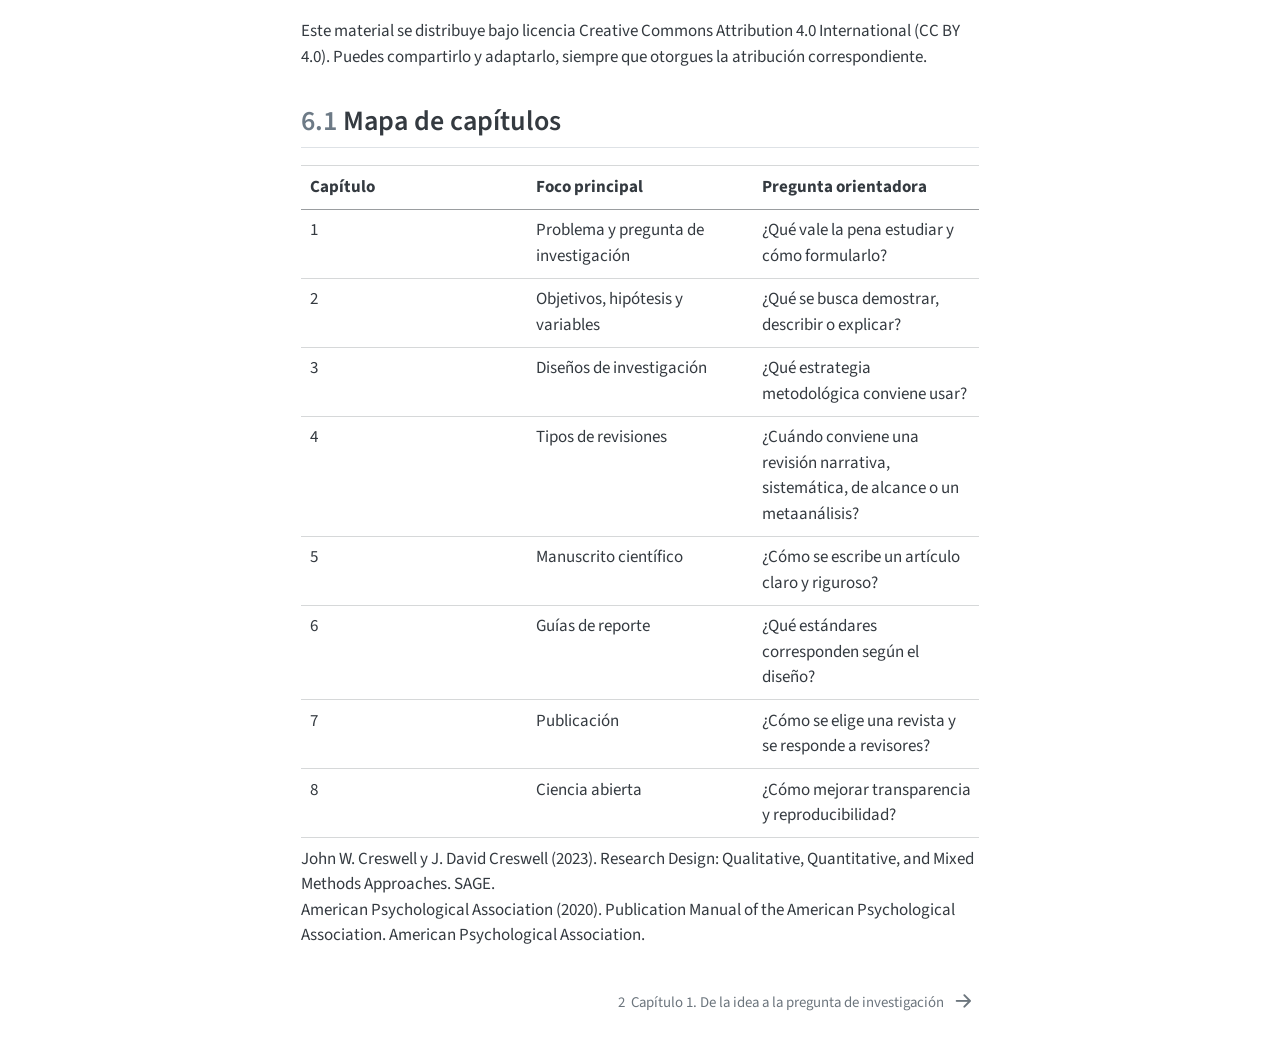
==== commit a5e4c7d1: "Built site for gh-pages" ====
--- a/index.html
+++ b/index.html
@@ -208,26 +208,32 @@
       <ul id="quarto-sidebar-section-2" class="collapse list-unstyled sidebar-section depth1 show">  
           <li class="sidebar-item">
   <div class="sidebar-item-container"> 
+  <a href="./04-revisiones.html" class="sidebar-item-text sidebar-link">
+ <span class="menu-text"><span class="chapter-number">5</span>&nbsp; <span class="chapter-title">Capítulo 4. Tipos de revisiones de literatura</span></span></a>
+  </div>
+</li>
+          <li class="sidebar-item">
+  <div class="sidebar-item-container"> 
   <a href="./04-manuscrito.html" class="sidebar-item-text sidebar-link">
- <span class="menu-text"><span class="chapter-number">5</span>&nbsp; <span class="chapter-title">Capítulo 4. Estructura del manuscrito científico</span></span></a>
+ <span class="menu-text"><span class="chapter-number">6</span>&nbsp; <span class="chapter-title">Capítulo 5. Estructura del manuscrito científico</span></span></a>
   </div>
 </li>
           <li class="sidebar-item">
   <div class="sidebar-item-container"> 
   <a href="./05-reporte.html" class="sidebar-item-text sidebar-link">
- <span class="menu-text"><span class="chapter-number">6</span>&nbsp; <span class="chapter-title">Capítulo 5. Guías de reporte científico</span></span></a>
+ <span class="menu-text"><span class="chapter-number">7</span>&nbsp; <span class="chapter-title">Capítulo 6. Guías de reporte científico</span></span></a>
   </div>
 </li>
           <li class="sidebar-item">
   <div class="sidebar-item-container"> 
   <a href="./06-publicacion.html" class="sidebar-item-text sidebar-link">
- <span class="menu-text"><span class="chapter-number">7</span>&nbsp; <span class="chapter-title">Capítulo 6. Publicación y revisión por pares</span></span></a>
+ <span class="menu-text"><span class="chapter-number">8</span>&nbsp; <span class="chapter-title">Capítulo 7. Publicación y revisión por pares</span></span></a>
   </div>
 </li>
           <li class="sidebar-item">
   <div class="sidebar-item-container"> 
   <a href="./07-ciencia-abierta.html" class="sidebar-item-text sidebar-link">
- <span class="menu-text"><span class="chapter-number">8</span>&nbsp; <span class="chapter-title">Capítulo 7. Ciencia abierta y reproducibilidad</span></span></a>
+ <span class="menu-text"><span class="chapter-number">9</span>&nbsp; <span class="chapter-title">Capítulo 8. Ciencia abierta y reproducibilidad</span></span></a>
   </div>
 </li>
       </ul>
@@ -235,13 +241,13 @@
         <li class="sidebar-item">
   <div class="sidebar-item-container"> 
   <a href="./referencias.html" class="sidebar-item-text sidebar-link">
- <span class="menu-text"><span class="chapter-number">9</span>&nbsp; <span class="chapter-title">Referencias</span></span></a>
+ <span class="menu-text"><span class="chapter-number">10</span>&nbsp; <span class="chapter-title">Referencias</span></span></a>
   </div>
 </li>
         <li class="sidebar-item">
   <div class="sidebar-item-container"> 
   <a href="./apendice-r.html" class="sidebar-item-text sidebar-link">
- <span class="menu-text"><span class="chapter-number">10</span>&nbsp; <span class="chapter-title">Apendice. Codigo R reproducible</span></span></a>
+ <span class="menu-text"><span class="chapter-number">11</span>&nbsp; <span class="chapter-title">Apendice. Codigo R reproducible</span></span></a>
   </div>
 </li>
     </ul>
@@ -289,7 +295,7 @@
     <div>
     <div class="quarto-title-meta-heading">Fecha de publicación</div>
     <div class="quarto-title-meta-contents">
-      <p class="date">24 de marzo de 2026</p>
+      <p class="date">25 de marzo de 2026</p>
     </div>
   </div>
   
@@ -384,21 +390,26 @@
 </tr>
 <tr class="even">
 <td>4</td>
+<td>Tipos de revisiones</td>
+<td>¿Cuándo conviene una revisión narrativa, sistemática, de alcance o un metaanálisis?</td>
+</tr>
+<tr class="odd">
+<td>5</td>
 <td>Manuscrito científico</td>
 <td>¿Cómo se escribe un artículo claro y riguroso?</td>
 </tr>
-<tr class="odd">
-<td>5</td>
+<tr class="even">
+<td>6</td>
 <td>Guías de reporte</td>
 <td>¿Qué estándares corresponden según el diseño?</td>
 </tr>
-<tr class="even">
-<td>6</td>
+<tr class="odd">
+<td>7</td>
 <td>Publicación</td>
 <td>¿Cómo se elige una revista y se responde a revisores?</td>
 </tr>
-<tr class="odd">
-<td>7</td>
+<tr class="even">
+<td>8</td>
 <td>Ciencia abierta</td>
 <td>¿Cómo mejorar transparencia y reproducibilidad?</td>
 </tr>
@@ -925,10 +936,11 @@
 <span id="cb1-43"><a href="#cb1-43" aria-hidden="true" tabindex="-1"></a><span class="pp">|</span> 1 <span class="pp">|</span> Problema y pregunta de investigación <span class="pp">|</span> ¿Qué vale la pena estudiar y cómo formularlo? <span class="pp">|</span></span>
 <span id="cb1-44"><a href="#cb1-44" aria-hidden="true" tabindex="-1"></a><span class="pp">|</span> 2 <span class="pp">|</span> Objetivos, hipótesis y variables <span class="pp">|</span> ¿Qué se busca demostrar, describir o explicar? <span class="pp">|</span></span>
 <span id="cb1-45"><a href="#cb1-45" aria-hidden="true" tabindex="-1"></a><span class="pp">|</span> 3 <span class="pp">|</span> Diseños de investigación <span class="pp">|</span> ¿Qué estrategia metodológica conviene usar? <span class="pp">|</span></span>
-<span id="cb1-46"><a href="#cb1-46" aria-hidden="true" tabindex="-1"></a><span class="pp">|</span> 4 <span class="pp">|</span> Manuscrito científico <span class="pp">|</span> ¿Cómo se escribe un artículo claro y riguroso? <span class="pp">|</span></span>
-<span id="cb1-47"><a href="#cb1-47" aria-hidden="true" tabindex="-1"></a><span class="pp">|</span> 5 <span class="pp">|</span> Guías de reporte <span class="pp">|</span> ¿Qué estándares corresponden según el diseño? <span class="pp">|</span></span>
-<span id="cb1-48"><a href="#cb1-48" aria-hidden="true" tabindex="-1"></a><span class="pp">|</span> 6 <span class="pp">|</span> Publicación <span class="pp">|</span> ¿Cómo se elige una revista y se responde a revisores? <span class="pp">|</span></span>
-<span id="cb1-49"><a href="#cb1-49" aria-hidden="true" tabindex="-1"></a><span class="pp">|</span> 7 <span class="pp">|</span> Ciencia abierta <span class="pp">|</span> ¿Cómo mejorar transparencia y reproducibilidad? <span class="pp">|</span></span></code></pre></div><button title="Copiar al portapapeles" class="code-copy-button" data-in-quarto-modal=""><i class="bi"></i></button></div>
+<span id="cb1-46"><a href="#cb1-46" aria-hidden="true" tabindex="-1"></a><span class="pp">|</span> 4 <span class="pp">|</span> Tipos de revisiones <span class="pp">|</span> ¿Cuándo conviene una revisión narrativa, sistemática, de alcance o un metaanálisis? <span class="pp">|</span></span>
+<span id="cb1-47"><a href="#cb1-47" aria-hidden="true" tabindex="-1"></a><span class="pp">|</span> 5 <span class="pp">|</span> Manuscrito científico <span class="pp">|</span> ¿Cómo se escribe un artículo claro y riguroso? <span class="pp">|</span></span>
+<span id="cb1-48"><a href="#cb1-48" aria-hidden="true" tabindex="-1"></a><span class="pp">|</span> 6 <span class="pp">|</span> Guías de reporte <span class="pp">|</span> ¿Qué estándares corresponden según el diseño? <span class="pp">|</span></span>
+<span id="cb1-49"><a href="#cb1-49" aria-hidden="true" tabindex="-1"></a><span class="pp">|</span> 7 <span class="pp">|</span> Publicación <span class="pp">|</span> ¿Cómo se elige una revista y se responde a revisores? <span class="pp">|</span></span>
+<span id="cb1-50"><a href="#cb1-50" aria-hidden="true" tabindex="-1"></a><span class="pp">|</span> 8 <span class="pp">|</span> Ciencia abierta <span class="pp">|</span> ¿Cómo mejorar transparencia y reproducibilidad? <span class="pp">|</span></span></code></pre></div><button title="Copiar al portapapeles" class="code-copy-button" data-in-quarto-modal=""><i class="bi"></i></button></div>
 </div></div></div></div></div>
 </div> <!-- /content -->
 
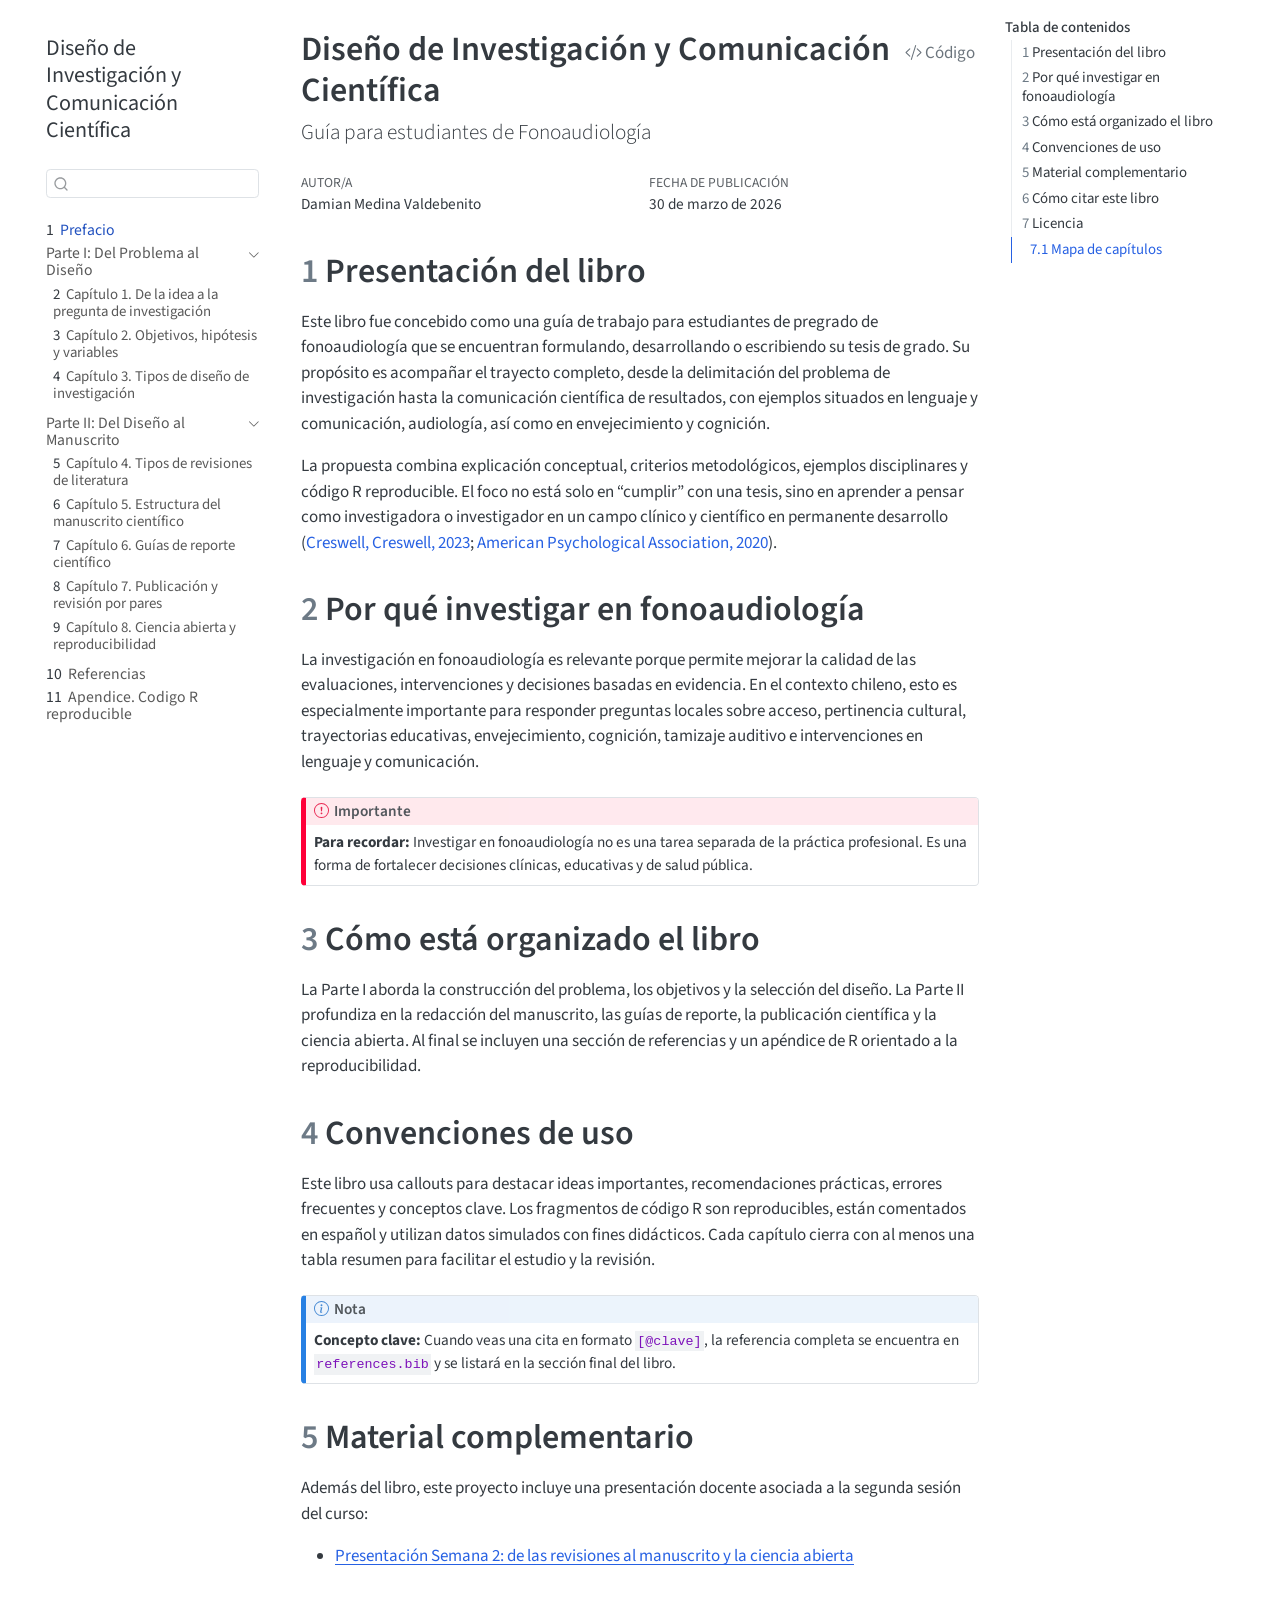
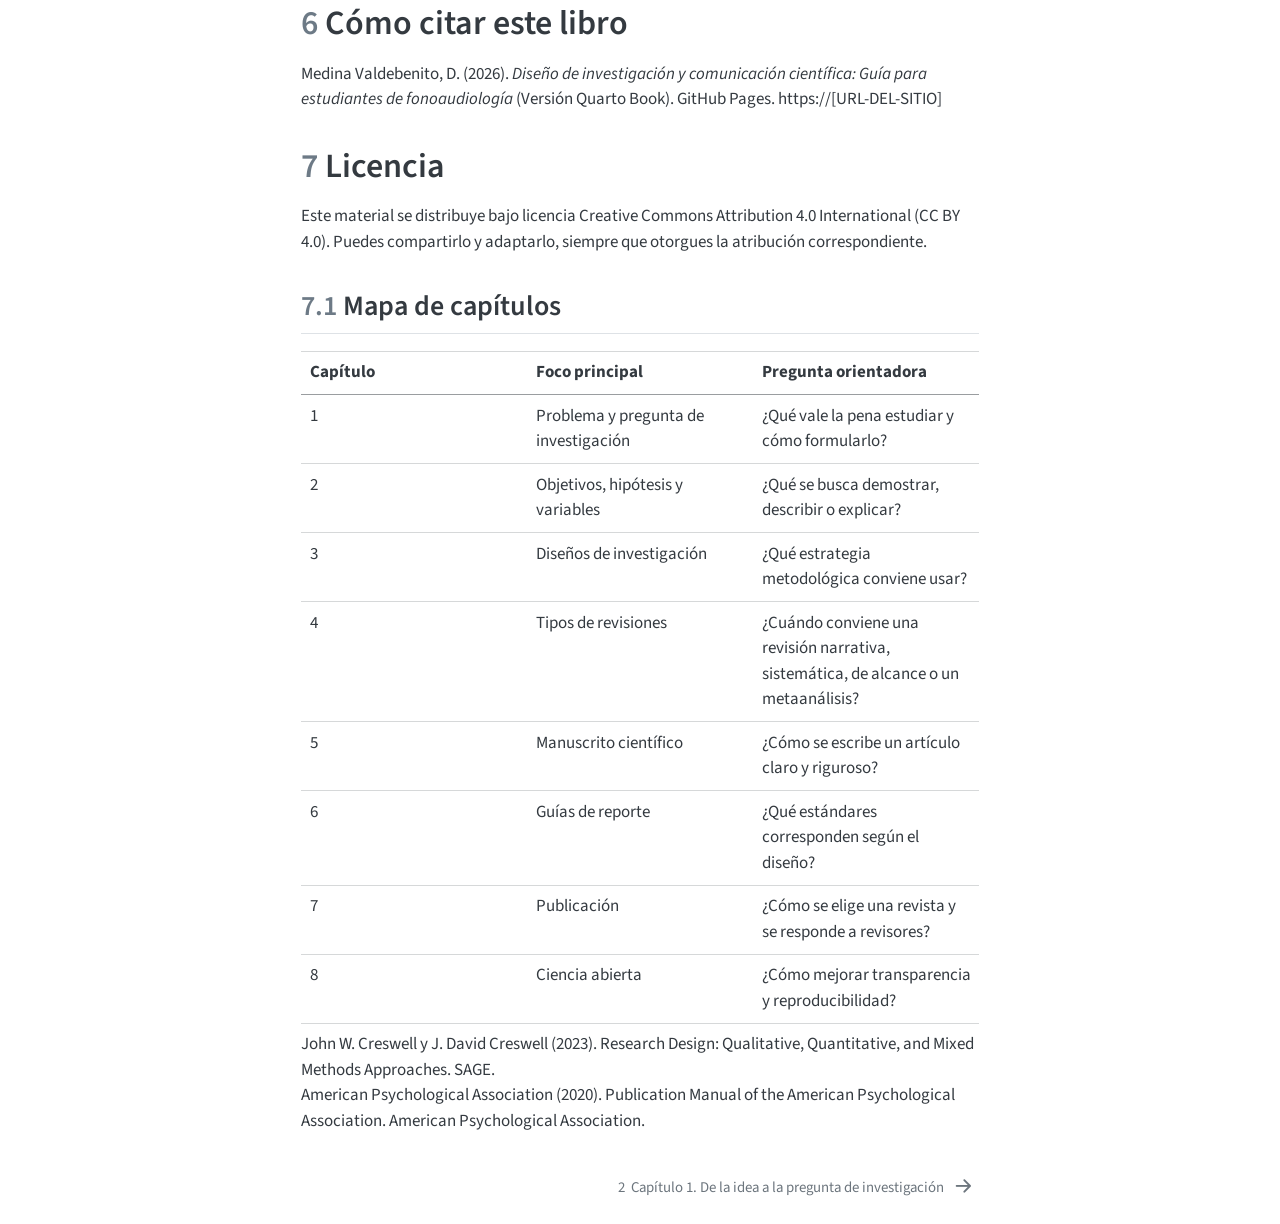
==== commit 03e500a1: "Built site for gh-pages" ====
--- a/index.html
+++ b/index.html
@@ -264,10 +264,11 @@
   <li><a href="#por-qué-investigar-en-fonoaudiología" id="toc-por-qué-investigar-en-fonoaudiología" class="nav-link" data-scroll-target="#por-qué-investigar-en-fonoaudiología"><span class="header-section-number">2</span> Por qué investigar en fonoaudiología</a></li>
   <li><a href="#cómo-está-organizado-el-libro" id="toc-cómo-está-organizado-el-libro" class="nav-link" data-scroll-target="#cómo-está-organizado-el-libro"><span class="header-section-number">3</span> Cómo está organizado el libro</a></li>
   <li><a href="#convenciones-de-uso" id="toc-convenciones-de-uso" class="nav-link" data-scroll-target="#convenciones-de-uso"><span class="header-section-number">4</span> Convenciones de uso</a></li>
-  <li><a href="#cómo-citar-este-libro" id="toc-cómo-citar-este-libro" class="nav-link" data-scroll-target="#cómo-citar-este-libro"><span class="header-section-number">5</span> Cómo citar este libro</a></li>
-  <li><a href="#licencia" id="toc-licencia" class="nav-link" data-scroll-target="#licencia"><span class="header-section-number">6</span> Licencia</a>
+  <li><a href="#material-complementario" id="toc-material-complementario" class="nav-link" data-scroll-target="#material-complementario"><span class="header-section-number">5</span> Material complementario</a></li>
+  <li><a href="#cómo-citar-este-libro" id="toc-cómo-citar-este-libro" class="nav-link" data-scroll-target="#cómo-citar-este-libro"><span class="header-section-number">6</span> Cómo citar este libro</a></li>
+  <li><a href="#licencia" id="toc-licencia" class="nav-link" data-scroll-target="#licencia"><span class="header-section-number">7</span> Licencia</a>
   <ul class="collapse">
-  <li><a href="#mapa-de-capítulos" id="toc-mapa-de-capítulos" class="nav-link" data-scroll-target="#mapa-de-capítulos"><span class="header-section-number">6.1</span> Mapa de capítulos</a></li>
+  <li><a href="#mapa-de-capítulos" id="toc-mapa-de-capítulos" class="nav-link" data-scroll-target="#mapa-de-capítulos"><span class="header-section-number">7.1</span> Mapa de capítulos</a></li>
   </ul></li>
   </ul>
 </nav>
@@ -295,7 +296,7 @@
     <div>
     <div class="quarto-title-meta-heading">Fecha de publicación</div>
     <div class="quarto-title-meta-contents">
-      <p class="date">25 de marzo de 2026</p>
+      <p class="date">30 de marzo de 2026</p>
     </div>
   </div>
   
@@ -350,15 +351,22 @@
 </div>
 </div>
 </section>
-<section id="cómo-citar-este-libro" class="level1" data-number="5">
-<h1 data-number="5"><span class="header-section-number">5</span> Cómo citar este libro</h1>
+<section id="material-complementario" class="level1" data-number="5">
+<h1 data-number="5"><span class="header-section-number">5</span> Material complementario</h1>
+<p>Además del libro, este proyecto incluye una presentación docente asociada a la segunda sesión del curso:</p>
+<ul>
+<li><a href="presentacion-semana-2.html">Presentación Semana 2: de las revisiones al manuscrito y la ciencia abierta</a></li>
+</ul>
+</section>
+<section id="cómo-citar-este-libro" class="level1" data-number="6">
+<h1 data-number="6"><span class="header-section-number">6</span> Cómo citar este libro</h1>
 <p>Medina Valdebenito, D. (2026). <em>Diseño de investigación y comunicación científica: Guía para estudiantes de fonoaudiología</em> (Versión Quarto Book). GitHub Pages. https://[URL-DEL-SITIO]</p>
 </section>
-<section id="licencia" class="level1" data-number="6">
-<h1 data-number="6"><span class="header-section-number">6</span> Licencia</h1>
+<section id="licencia" class="level1" data-number="7">
+<h1 data-number="7"><span class="header-section-number">7</span> Licencia</h1>
 <p>Este material se distribuye bajo licencia Creative Commons Attribution 4.0 International (CC BY 4.0). Puedes compartirlo y adaptarlo, siempre que otorgues la atribución correspondiente.</p>
-<section id="mapa-de-capítulos" class="level2" data-number="6.1">
-<h2 data-number="6.1" class="anchored" data-anchor-id="mapa-de-capítulos"><span class="header-section-number">6.1</span> Mapa de capítulos</h2>
+<section id="mapa-de-capítulos" class="level2" data-number="7.1">
+<h2 data-number="7.1" class="anchored" data-anchor-id="mapa-de-capítulos"><span class="header-section-number">7.1</span> Mapa de capítulos</h2>
 <table class="caption-top table">
 <colgroup>
 <col style="width: 33%">
@@ -921,26 +929,32 @@
 <span id="cb1-28"><a href="#cb1-28" aria-hidden="true" tabindex="-1"></a>**Concepto clave:** Cuando veas una cita en formato <span class="in">`[@clave]`</span>, la referencia completa se encuentra en <span class="in">`references.bib`</span> y se listará en la sección final del libro.</span>
 <span id="cb1-29"><a href="#cb1-29" aria-hidden="true" tabindex="-1"></a>:::</span>
 <span id="cb1-30"><a href="#cb1-30" aria-hidden="true" tabindex="-1"></a></span>
-<span id="cb1-31"><a href="#cb1-31" aria-hidden="true" tabindex="-1"></a><span class="fu"># Cómo citar este libro</span></span>
+<span id="cb1-31"><a href="#cb1-31" aria-hidden="true" tabindex="-1"></a><span class="fu"># Material complementario</span></span>
 <span id="cb1-32"><a href="#cb1-32" aria-hidden="true" tabindex="-1"></a></span>
-<span id="cb1-33"><a href="#cb1-33" aria-hidden="true" tabindex="-1"></a>Medina Valdebenito, D. (2026). *Diseño de investigación y comunicación científica: Guía para estudiantes de fonoaudiología* (Versión Quarto Book). GitHub Pages. https://[URL-DEL-SITIO]</span>
+<span id="cb1-33"><a href="#cb1-33" aria-hidden="true" tabindex="-1"></a>Además del libro, este proyecto incluye una presentación docente asociada a la segunda sesión del curso:</span>
 <span id="cb1-34"><a href="#cb1-34" aria-hidden="true" tabindex="-1"></a></span>
-<span id="cb1-35"><a href="#cb1-35" aria-hidden="true" tabindex="-1"></a><span class="fu"># Licencia</span></span>
+<span id="cb1-35"><a href="#cb1-35" aria-hidden="true" tabindex="-1"></a><span class="ss">- </span><span class="co">[</span><span class="ot">Presentación Semana 2: de las revisiones al manuscrito y la ciencia abierta</span><span class="co">](presentacion-semana-2.html)</span></span>
 <span id="cb1-36"><a href="#cb1-36" aria-hidden="true" tabindex="-1"></a></span>
-<span id="cb1-37"><a href="#cb1-37" aria-hidden="true" tabindex="-1"></a>Este material se distribuye bajo licencia Creative Commons Attribution 4.0 International (CC BY 4.0). Puedes compartirlo y adaptarlo, siempre que otorgues la atribución correspondiente.</span>
+<span id="cb1-37"><a href="#cb1-37" aria-hidden="true" tabindex="-1"></a><span class="fu"># Cómo citar este libro</span></span>
 <span id="cb1-38"><a href="#cb1-38" aria-hidden="true" tabindex="-1"></a></span>
-<span id="cb1-39"><a href="#cb1-39" aria-hidden="true" tabindex="-1"></a><span class="fu">## Mapa de capítulos</span></span>
+<span id="cb1-39"><a href="#cb1-39" aria-hidden="true" tabindex="-1"></a>Medina Valdebenito, D. (2026). *Diseño de investigación y comunicación científica: Guía para estudiantes de fonoaudiología* (Versión Quarto Book). GitHub Pages. https://[URL-DEL-SITIO]</span>
 <span id="cb1-40"><a href="#cb1-40" aria-hidden="true" tabindex="-1"></a></span>
-<span id="cb1-41"><a href="#cb1-41" aria-hidden="true" tabindex="-1"></a><span class="pp">|</span> Capítulo <span class="pp">|</span> Foco principal <span class="pp">|</span> Pregunta orientadora <span class="pp">|</span></span>
-<span id="cb1-42"><a href="#cb1-42" aria-hidden="true" tabindex="-1"></a><span class="pp">|---|---|---|</span></span>
-<span id="cb1-43"><a href="#cb1-43" aria-hidden="true" tabindex="-1"></a><span class="pp">|</span> 1 <span class="pp">|</span> Problema y pregunta de investigación <span class="pp">|</span> ¿Qué vale la pena estudiar y cómo formularlo? <span class="pp">|</span></span>
-<span id="cb1-44"><a href="#cb1-44" aria-hidden="true" tabindex="-1"></a><span class="pp">|</span> 2 <span class="pp">|</span> Objetivos, hipótesis y variables <span class="pp">|</span> ¿Qué se busca demostrar, describir o explicar? <span class="pp">|</span></span>
-<span id="cb1-45"><a href="#cb1-45" aria-hidden="true" tabindex="-1"></a><span class="pp">|</span> 3 <span class="pp">|</span> Diseños de investigación <span class="pp">|</span> ¿Qué estrategia metodológica conviene usar? <span class="pp">|</span></span>
-<span id="cb1-46"><a href="#cb1-46" aria-hidden="true" tabindex="-1"></a><span class="pp">|</span> 4 <span class="pp">|</span> Tipos de revisiones <span class="pp">|</span> ¿Cuándo conviene una revisión narrativa, sistemática, de alcance o un metaanálisis? <span class="pp">|</span></span>
-<span id="cb1-47"><a href="#cb1-47" aria-hidden="true" tabindex="-1"></a><span class="pp">|</span> 5 <span class="pp">|</span> Manuscrito científico <span class="pp">|</span> ¿Cómo se escribe un artículo claro y riguroso? <span class="pp">|</span></span>
-<span id="cb1-48"><a href="#cb1-48" aria-hidden="true" tabindex="-1"></a><span class="pp">|</span> 6 <span class="pp">|</span> Guías de reporte <span class="pp">|</span> ¿Qué estándares corresponden según el diseño? <span class="pp">|</span></span>
-<span id="cb1-49"><a href="#cb1-49" aria-hidden="true" tabindex="-1"></a><span class="pp">|</span> 7 <span class="pp">|</span> Publicación <span class="pp">|</span> ¿Cómo se elige una revista y se responde a revisores? <span class="pp">|</span></span>
-<span id="cb1-50"><a href="#cb1-50" aria-hidden="true" tabindex="-1"></a><span class="pp">|</span> 8 <span class="pp">|</span> Ciencia abierta <span class="pp">|</span> ¿Cómo mejorar transparencia y reproducibilidad? <span class="pp">|</span></span></code></pre></div><button title="Copiar al portapapeles" class="code-copy-button" data-in-quarto-modal=""><i class="bi"></i></button></div>
+<span id="cb1-41"><a href="#cb1-41" aria-hidden="true" tabindex="-1"></a><span class="fu"># Licencia</span></span>
+<span id="cb1-42"><a href="#cb1-42" aria-hidden="true" tabindex="-1"></a></span>
+<span id="cb1-43"><a href="#cb1-43" aria-hidden="true" tabindex="-1"></a>Este material se distribuye bajo licencia Creative Commons Attribution 4.0 International (CC BY 4.0). Puedes compartirlo y adaptarlo, siempre que otorgues la atribución correspondiente.</span>
+<span id="cb1-44"><a href="#cb1-44" aria-hidden="true" tabindex="-1"></a></span>
+<span id="cb1-45"><a href="#cb1-45" aria-hidden="true" tabindex="-1"></a><span class="fu">## Mapa de capítulos</span></span>
+<span id="cb1-46"><a href="#cb1-46" aria-hidden="true" tabindex="-1"></a></span>
+<span id="cb1-47"><a href="#cb1-47" aria-hidden="true" tabindex="-1"></a><span class="pp">|</span> Capítulo <span class="pp">|</span> Foco principal <span class="pp">|</span> Pregunta orientadora <span class="pp">|</span></span>
+<span id="cb1-48"><a href="#cb1-48" aria-hidden="true" tabindex="-1"></a><span class="pp">|---|---|---|</span></span>
+<span id="cb1-49"><a href="#cb1-49" aria-hidden="true" tabindex="-1"></a><span class="pp">|</span> 1 <span class="pp">|</span> Problema y pregunta de investigación <span class="pp">|</span> ¿Qué vale la pena estudiar y cómo formularlo? <span class="pp">|</span></span>
+<span id="cb1-50"><a href="#cb1-50" aria-hidden="true" tabindex="-1"></a><span class="pp">|</span> 2 <span class="pp">|</span> Objetivos, hipótesis y variables <span class="pp">|</span> ¿Qué se busca demostrar, describir o explicar? <span class="pp">|</span></span>
+<span id="cb1-51"><a href="#cb1-51" aria-hidden="true" tabindex="-1"></a><span class="pp">|</span> 3 <span class="pp">|</span> Diseños de investigación <span class="pp">|</span> ¿Qué estrategia metodológica conviene usar? <span class="pp">|</span></span>
+<span id="cb1-52"><a href="#cb1-52" aria-hidden="true" tabindex="-1"></a><span class="pp">|</span> 4 <span class="pp">|</span> Tipos de revisiones <span class="pp">|</span> ¿Cuándo conviene una revisión narrativa, sistemática, de alcance o un metaanálisis? <span class="pp">|</span></span>
+<span id="cb1-53"><a href="#cb1-53" aria-hidden="true" tabindex="-1"></a><span class="pp">|</span> 5 <span class="pp">|</span> Manuscrito científico <span class="pp">|</span> ¿Cómo se escribe un artículo claro y riguroso? <span class="pp">|</span></span>
+<span id="cb1-54"><a href="#cb1-54" aria-hidden="true" tabindex="-1"></a><span class="pp">|</span> 6 <span class="pp">|</span> Guías de reporte <span class="pp">|</span> ¿Qué estándares corresponden según el diseño? <span class="pp">|</span></span>
+<span id="cb1-55"><a href="#cb1-55" aria-hidden="true" tabindex="-1"></a><span class="pp">|</span> 7 <span class="pp">|</span> Publicación <span class="pp">|</span> ¿Cómo se elige una revista y se responde a revisores? <span class="pp">|</span></span>
+<span id="cb1-56"><a href="#cb1-56" aria-hidden="true" tabindex="-1"></a><span class="pp">|</span> 8 <span class="pp">|</span> Ciencia abierta <span class="pp">|</span> ¿Cómo mejorar transparencia y reproducibilidad? <span class="pp">|</span></span></code></pre></div><button title="Copiar al portapapeles" class="code-copy-button" data-in-quarto-modal=""><i class="bi"></i></button></div>
 </div></div></div></div></div>
 </div> <!-- /content -->
 
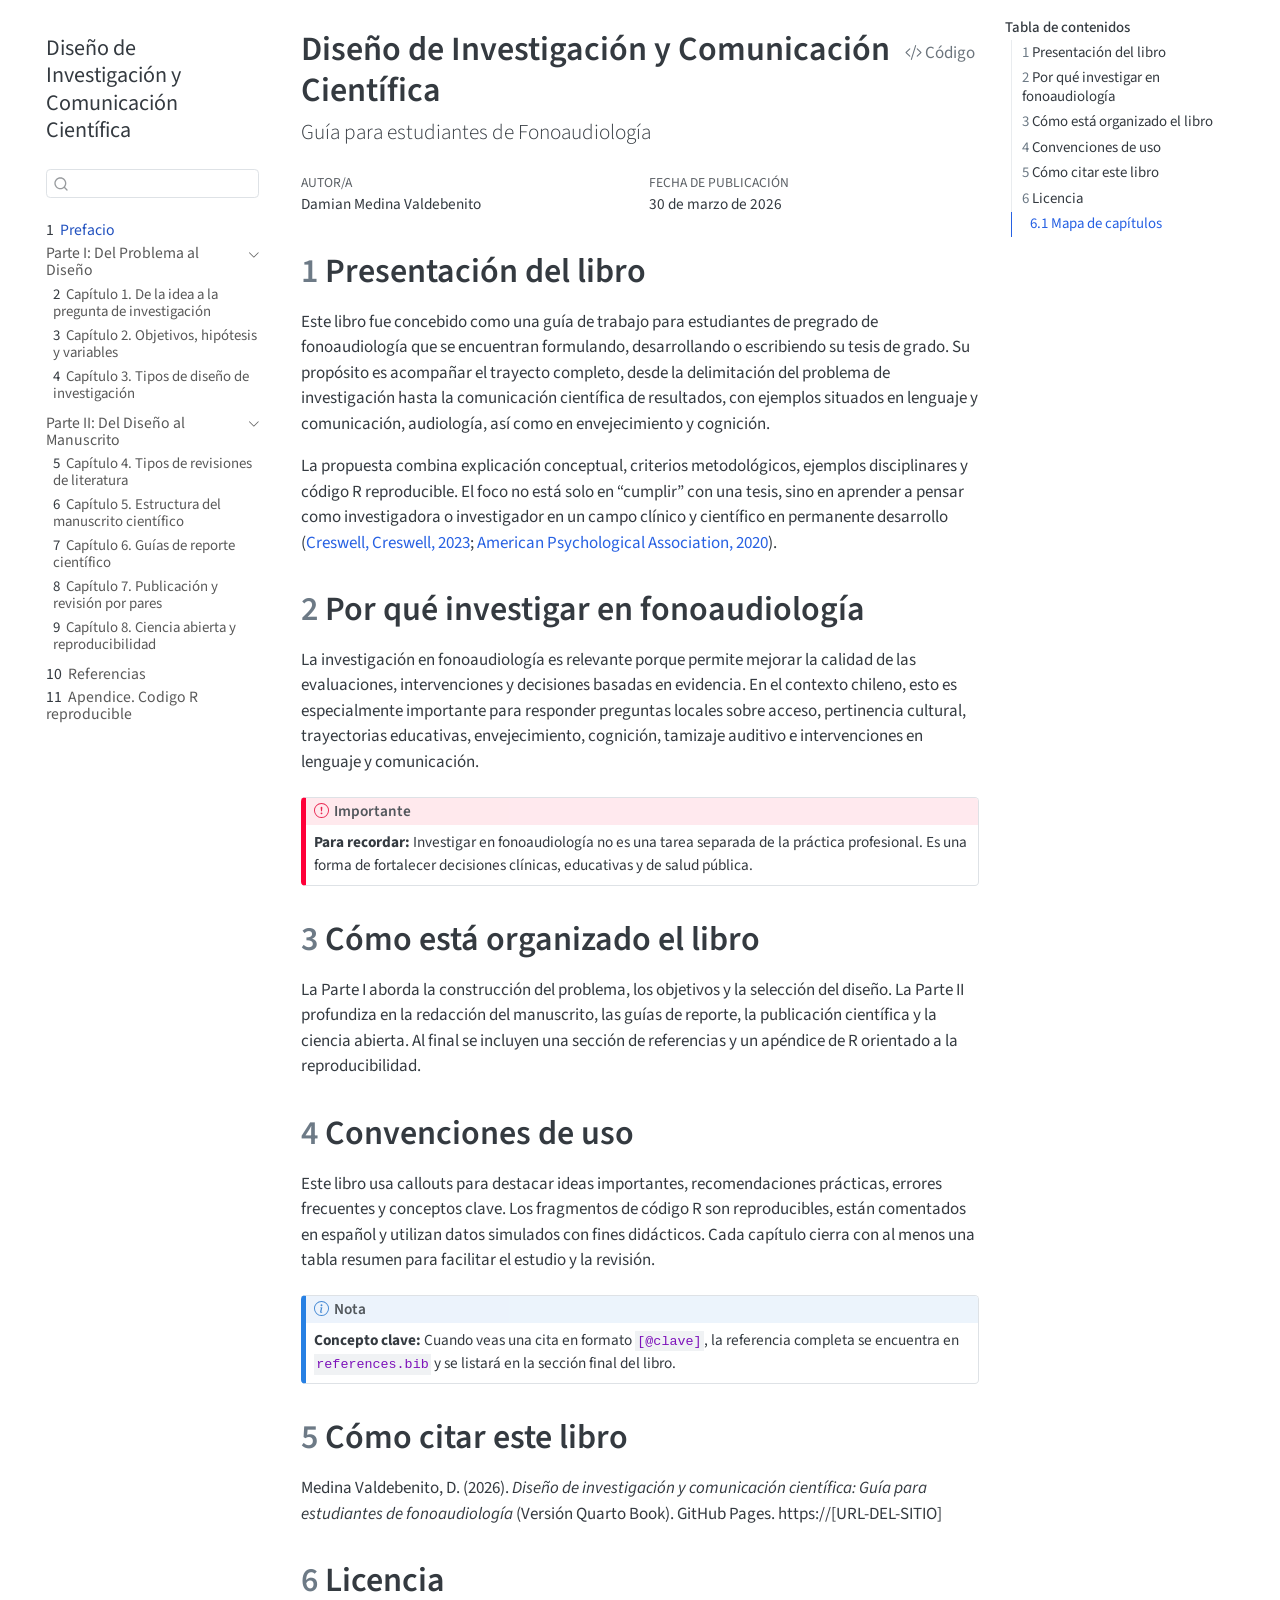
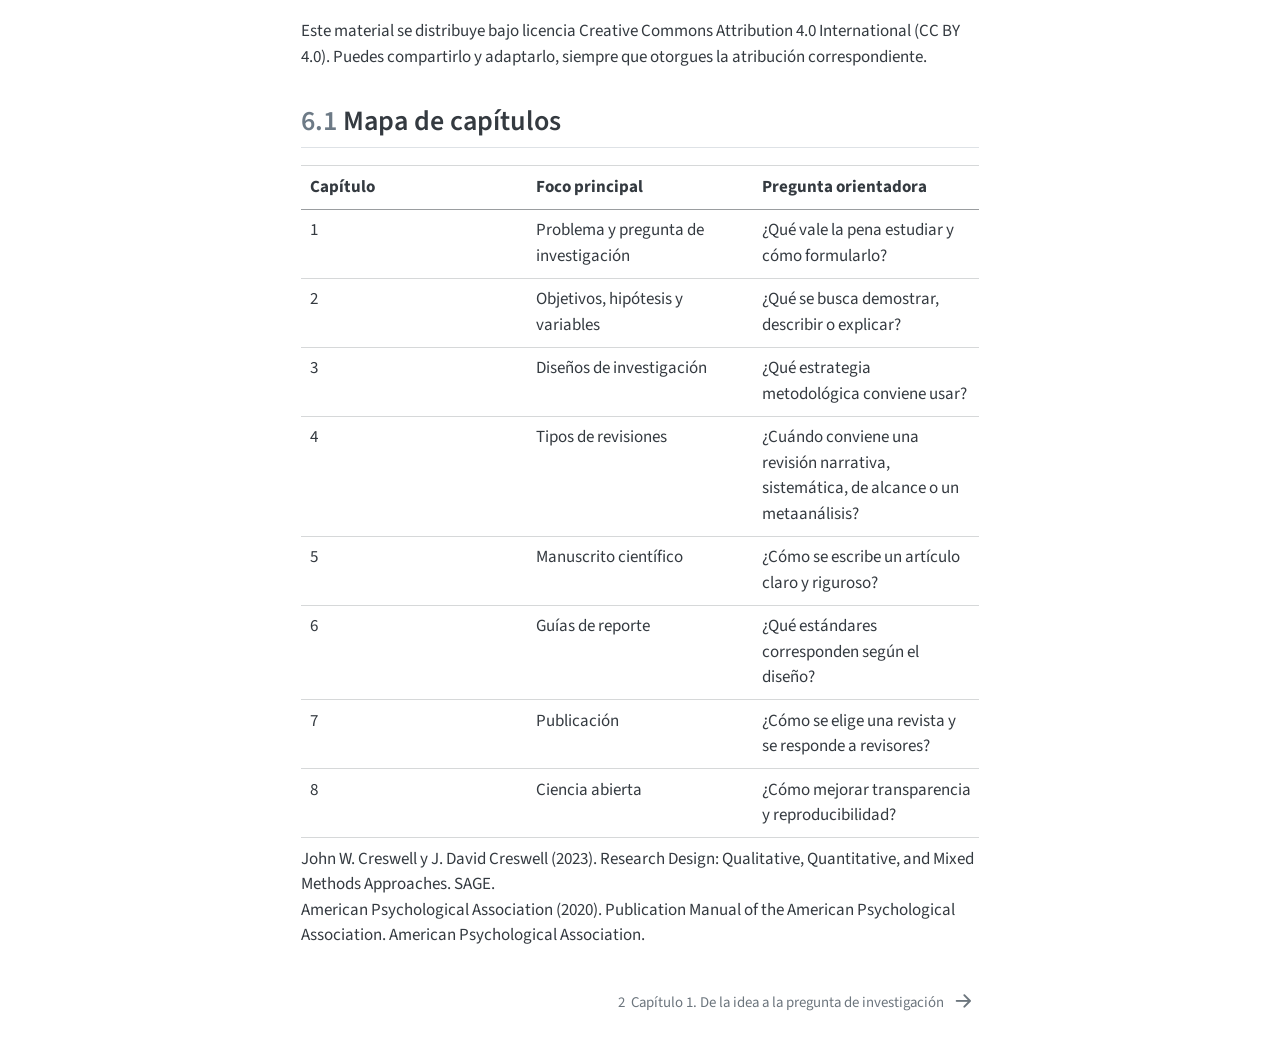
==== commit 00bebef0: "Built site for gh-pages" ====
--- a/index.html
+++ b/index.html
@@ -264,11 +264,10 @@
   <li><a href="#por-qué-investigar-en-fonoaudiología" id="toc-por-qué-investigar-en-fonoaudiología" class="nav-link" data-scroll-target="#por-qué-investigar-en-fonoaudiología"><span class="header-section-number">2</span> Por qué investigar en fonoaudiología</a></li>
   <li><a href="#cómo-está-organizado-el-libro" id="toc-cómo-está-organizado-el-libro" class="nav-link" data-scroll-target="#cómo-está-organizado-el-libro"><span class="header-section-number">3</span> Cómo está organizado el libro</a></li>
   <li><a href="#convenciones-de-uso" id="toc-convenciones-de-uso" class="nav-link" data-scroll-target="#convenciones-de-uso"><span class="header-section-number">4</span> Convenciones de uso</a></li>
-  <li><a href="#material-complementario" id="toc-material-complementario" class="nav-link" data-scroll-target="#material-complementario"><span class="header-section-number">5</span> Material complementario</a></li>
-  <li><a href="#cómo-citar-este-libro" id="toc-cómo-citar-este-libro" class="nav-link" data-scroll-target="#cómo-citar-este-libro"><span class="header-section-number">6</span> Cómo citar este libro</a></li>
-  <li><a href="#licencia" id="toc-licencia" class="nav-link" data-scroll-target="#licencia"><span class="header-section-number">7</span> Licencia</a>
+  <li><a href="#cómo-citar-este-libro" id="toc-cómo-citar-este-libro" class="nav-link" data-scroll-target="#cómo-citar-este-libro"><span class="header-section-number">5</span> Cómo citar este libro</a></li>
+  <li><a href="#licencia" id="toc-licencia" class="nav-link" data-scroll-target="#licencia"><span class="header-section-number">6</span> Licencia</a>
   <ul class="collapse">
-  <li><a href="#mapa-de-capítulos" id="toc-mapa-de-capítulos" class="nav-link" data-scroll-target="#mapa-de-capítulos"><span class="header-section-number">7.1</span> Mapa de capítulos</a></li>
+  <li><a href="#mapa-de-capítulos" id="toc-mapa-de-capítulos" class="nav-link" data-scroll-target="#mapa-de-capítulos"><span class="header-section-number">6.1</span> Mapa de capítulos</a></li>
   </ul></li>
   </ul>
 </nav>
@@ -351,22 +350,15 @@
 </div>
 </div>
 </section>
-<section id="material-complementario" class="level1" data-number="5">
-<h1 data-number="5"><span class="header-section-number">5</span> Material complementario</h1>
-<p>Además del libro, este proyecto incluye una presentación docente asociada a la segunda sesión del curso:</p>
-<ul>
-<li><a href="presentacion-semana-2.html">Presentación Semana 2: de las revisiones al manuscrito y la ciencia abierta</a></li>
-</ul>
-</section>
-<section id="cómo-citar-este-libro" class="level1" data-number="6">
-<h1 data-number="6"><span class="header-section-number">6</span> Cómo citar este libro</h1>
+<section id="cómo-citar-este-libro" class="level1" data-number="5">
+<h1 data-number="5"><span class="header-section-number">5</span> Cómo citar este libro</h1>
 <p>Medina Valdebenito, D. (2026). <em>Diseño de investigación y comunicación científica: Guía para estudiantes de fonoaudiología</em> (Versión Quarto Book). GitHub Pages. https://[URL-DEL-SITIO]</p>
 </section>
-<section id="licencia" class="level1" data-number="7">
-<h1 data-number="7"><span class="header-section-number">7</span> Licencia</h1>
+<section id="licencia" class="level1" data-number="6">
+<h1 data-number="6"><span class="header-section-number">6</span> Licencia</h1>
 <p>Este material se distribuye bajo licencia Creative Commons Attribution 4.0 International (CC BY 4.0). Puedes compartirlo y adaptarlo, siempre que otorgues la atribución correspondiente.</p>
-<section id="mapa-de-capítulos" class="level2" data-number="7.1">
-<h2 data-number="7.1" class="anchored" data-anchor-id="mapa-de-capítulos"><span class="header-section-number">7.1</span> Mapa de capítulos</h2>
+<section id="mapa-de-capítulos" class="level2" data-number="6.1">
+<h2 data-number="6.1" class="anchored" data-anchor-id="mapa-de-capítulos"><span class="header-section-number">6.1</span> Mapa de capítulos</h2>
 <table class="caption-top table">
 <colgroup>
 <col style="width: 33%">
@@ -929,32 +921,26 @@
 <span id="cb1-28"><a href="#cb1-28" aria-hidden="true" tabindex="-1"></a>**Concepto clave:** Cuando veas una cita en formato <span class="in">`[@clave]`</span>, la referencia completa se encuentra en <span class="in">`references.bib`</span> y se listará en la sección final del libro.</span>
 <span id="cb1-29"><a href="#cb1-29" aria-hidden="true" tabindex="-1"></a>:::</span>
 <span id="cb1-30"><a href="#cb1-30" aria-hidden="true" tabindex="-1"></a></span>
-<span id="cb1-31"><a href="#cb1-31" aria-hidden="true" tabindex="-1"></a><span class="fu"># Material complementario</span></span>
+<span id="cb1-31"><a href="#cb1-31" aria-hidden="true" tabindex="-1"></a><span class="fu"># Cómo citar este libro</span></span>
 <span id="cb1-32"><a href="#cb1-32" aria-hidden="true" tabindex="-1"></a></span>
-<span id="cb1-33"><a href="#cb1-33" aria-hidden="true" tabindex="-1"></a>Además del libro, este proyecto incluye una presentación docente asociada a la segunda sesión del curso:</span>
+<span id="cb1-33"><a href="#cb1-33" aria-hidden="true" tabindex="-1"></a>Medina Valdebenito, D. (2026). *Diseño de investigación y comunicación científica: Guía para estudiantes de fonoaudiología* (Versión Quarto Book). GitHub Pages. https://[URL-DEL-SITIO]</span>
 <span id="cb1-34"><a href="#cb1-34" aria-hidden="true" tabindex="-1"></a></span>
-<span id="cb1-35"><a href="#cb1-35" aria-hidden="true" tabindex="-1"></a><span class="ss">- </span><span class="co">[</span><span class="ot">Presentación Semana 2: de las revisiones al manuscrito y la ciencia abierta</span><span class="co">](presentacion-semana-2.html)</span></span>
+<span id="cb1-35"><a href="#cb1-35" aria-hidden="true" tabindex="-1"></a><span class="fu"># Licencia</span></span>
 <span id="cb1-36"><a href="#cb1-36" aria-hidden="true" tabindex="-1"></a></span>
-<span id="cb1-37"><a href="#cb1-37" aria-hidden="true" tabindex="-1"></a><span class="fu"># Cómo citar este libro</span></span>
+<span id="cb1-37"><a href="#cb1-37" aria-hidden="true" tabindex="-1"></a>Este material se distribuye bajo licencia Creative Commons Attribution 4.0 International (CC BY 4.0). Puedes compartirlo y adaptarlo, siempre que otorgues la atribución correspondiente.</span>
 <span id="cb1-38"><a href="#cb1-38" aria-hidden="true" tabindex="-1"></a></span>
-<span id="cb1-39"><a href="#cb1-39" aria-hidden="true" tabindex="-1"></a>Medina Valdebenito, D. (2026). *Diseño de investigación y comunicación científica: Guía para estudiantes de fonoaudiología* (Versión Quarto Book). GitHub Pages. https://[URL-DEL-SITIO]</span>
+<span id="cb1-39"><a href="#cb1-39" aria-hidden="true" tabindex="-1"></a><span class="fu">## Mapa de capítulos</span></span>
 <span id="cb1-40"><a href="#cb1-40" aria-hidden="true" tabindex="-1"></a></span>
-<span id="cb1-41"><a href="#cb1-41" aria-hidden="true" tabindex="-1"></a><span class="fu"># Licencia</span></span>
-<span id="cb1-42"><a href="#cb1-42" aria-hidden="true" tabindex="-1"></a></span>
-<span id="cb1-43"><a href="#cb1-43" aria-hidden="true" tabindex="-1"></a>Este material se distribuye bajo licencia Creative Commons Attribution 4.0 International (CC BY 4.0). Puedes compartirlo y adaptarlo, siempre que otorgues la atribución correspondiente.</span>
-<span id="cb1-44"><a href="#cb1-44" aria-hidden="true" tabindex="-1"></a></span>
-<span id="cb1-45"><a href="#cb1-45" aria-hidden="true" tabindex="-1"></a><span class="fu">## Mapa de capítulos</span></span>
-<span id="cb1-46"><a href="#cb1-46" aria-hidden="true" tabindex="-1"></a></span>
-<span id="cb1-47"><a href="#cb1-47" aria-hidden="true" tabindex="-1"></a><span class="pp">|</span> Capítulo <span class="pp">|</span> Foco principal <span class="pp">|</span> Pregunta orientadora <span class="pp">|</span></span>
-<span id="cb1-48"><a href="#cb1-48" aria-hidden="true" tabindex="-1"></a><span class="pp">|---|---|---|</span></span>
-<span id="cb1-49"><a href="#cb1-49" aria-hidden="true" tabindex="-1"></a><span class="pp">|</span> 1 <span class="pp">|</span> Problema y pregunta de investigación <span class="pp">|</span> ¿Qué vale la pena estudiar y cómo formularlo? <span class="pp">|</span></span>
-<span id="cb1-50"><a href="#cb1-50" aria-hidden="true" tabindex="-1"></a><span class="pp">|</span> 2 <span class="pp">|</span> Objetivos, hipótesis y variables <span class="pp">|</span> ¿Qué se busca demostrar, describir o explicar? <span class="pp">|</span></span>
-<span id="cb1-51"><a href="#cb1-51" aria-hidden="true" tabindex="-1"></a><span class="pp">|</span> 3 <span class="pp">|</span> Diseños de investigación <span class="pp">|</span> ¿Qué estrategia metodológica conviene usar? <span class="pp">|</span></span>
-<span id="cb1-52"><a href="#cb1-52" aria-hidden="true" tabindex="-1"></a><span class="pp">|</span> 4 <span class="pp">|</span> Tipos de revisiones <span class="pp">|</span> ¿Cuándo conviene una revisión narrativa, sistemática, de alcance o un metaanálisis? <span class="pp">|</span></span>
-<span id="cb1-53"><a href="#cb1-53" aria-hidden="true" tabindex="-1"></a><span class="pp">|</span> 5 <span class="pp">|</span> Manuscrito científico <span class="pp">|</span> ¿Cómo se escribe un artículo claro y riguroso? <span class="pp">|</span></span>
-<span id="cb1-54"><a href="#cb1-54" aria-hidden="true" tabindex="-1"></a><span class="pp">|</span> 6 <span class="pp">|</span> Guías de reporte <span class="pp">|</span> ¿Qué estándares corresponden según el diseño? <span class="pp">|</span></span>
-<span id="cb1-55"><a href="#cb1-55" aria-hidden="true" tabindex="-1"></a><span class="pp">|</span> 7 <span class="pp">|</span> Publicación <span class="pp">|</span> ¿Cómo se elige una revista y se responde a revisores? <span class="pp">|</span></span>
-<span id="cb1-56"><a href="#cb1-56" aria-hidden="true" tabindex="-1"></a><span class="pp">|</span> 8 <span class="pp">|</span> Ciencia abierta <span class="pp">|</span> ¿Cómo mejorar transparencia y reproducibilidad? <span class="pp">|</span></span></code></pre></div><button title="Copiar al portapapeles" class="code-copy-button" data-in-quarto-modal=""><i class="bi"></i></button></div>
+<span id="cb1-41"><a href="#cb1-41" aria-hidden="true" tabindex="-1"></a><span class="pp">|</span> Capítulo <span class="pp">|</span> Foco principal <span class="pp">|</span> Pregunta orientadora <span class="pp">|</span></span>
+<span id="cb1-42"><a href="#cb1-42" aria-hidden="true" tabindex="-1"></a><span class="pp">|---|---|---|</span></span>
+<span id="cb1-43"><a href="#cb1-43" aria-hidden="true" tabindex="-1"></a><span class="pp">|</span> 1 <span class="pp">|</span> Problema y pregunta de investigación <span class="pp">|</span> ¿Qué vale la pena estudiar y cómo formularlo? <span class="pp">|</span></span>
+<span id="cb1-44"><a href="#cb1-44" aria-hidden="true" tabindex="-1"></a><span class="pp">|</span> 2 <span class="pp">|</span> Objetivos, hipótesis y variables <span class="pp">|</span> ¿Qué se busca demostrar, describir o explicar? <span class="pp">|</span></span>
+<span id="cb1-45"><a href="#cb1-45" aria-hidden="true" tabindex="-1"></a><span class="pp">|</span> 3 <span class="pp">|</span> Diseños de investigación <span class="pp">|</span> ¿Qué estrategia metodológica conviene usar? <span class="pp">|</span></span>
+<span id="cb1-46"><a href="#cb1-46" aria-hidden="true" tabindex="-1"></a><span class="pp">|</span> 4 <span class="pp">|</span> Tipos de revisiones <span class="pp">|</span> ¿Cuándo conviene una revisión narrativa, sistemática, de alcance o un metaanálisis? <span class="pp">|</span></span>
+<span id="cb1-47"><a href="#cb1-47" aria-hidden="true" tabindex="-1"></a><span class="pp">|</span> 5 <span class="pp">|</span> Manuscrito científico <span class="pp">|</span> ¿Cómo se escribe un artículo claro y riguroso? <span class="pp">|</span></span>
+<span id="cb1-48"><a href="#cb1-48" aria-hidden="true" tabindex="-1"></a><span class="pp">|</span> 6 <span class="pp">|</span> Guías de reporte <span class="pp">|</span> ¿Qué estándares corresponden según el diseño? <span class="pp">|</span></span>
+<span id="cb1-49"><a href="#cb1-49" aria-hidden="true" tabindex="-1"></a><span class="pp">|</span> 7 <span class="pp">|</span> Publicación <span class="pp">|</span> ¿Cómo se elige una revista y se responde a revisores? <span class="pp">|</span></span>
+<span id="cb1-50"><a href="#cb1-50" aria-hidden="true" tabindex="-1"></a><span class="pp">|</span> 8 <span class="pp">|</span> Ciencia abierta <span class="pp">|</span> ¿Cómo mejorar transparencia y reproducibilidad? <span class="pp">|</span></span></code></pre></div><button title="Copiar al portapapeles" class="code-copy-button" data-in-quarto-modal=""><i class="bi"></i></button></div>
 </div></div></div></div></div>
 </div> <!-- /content -->
 
